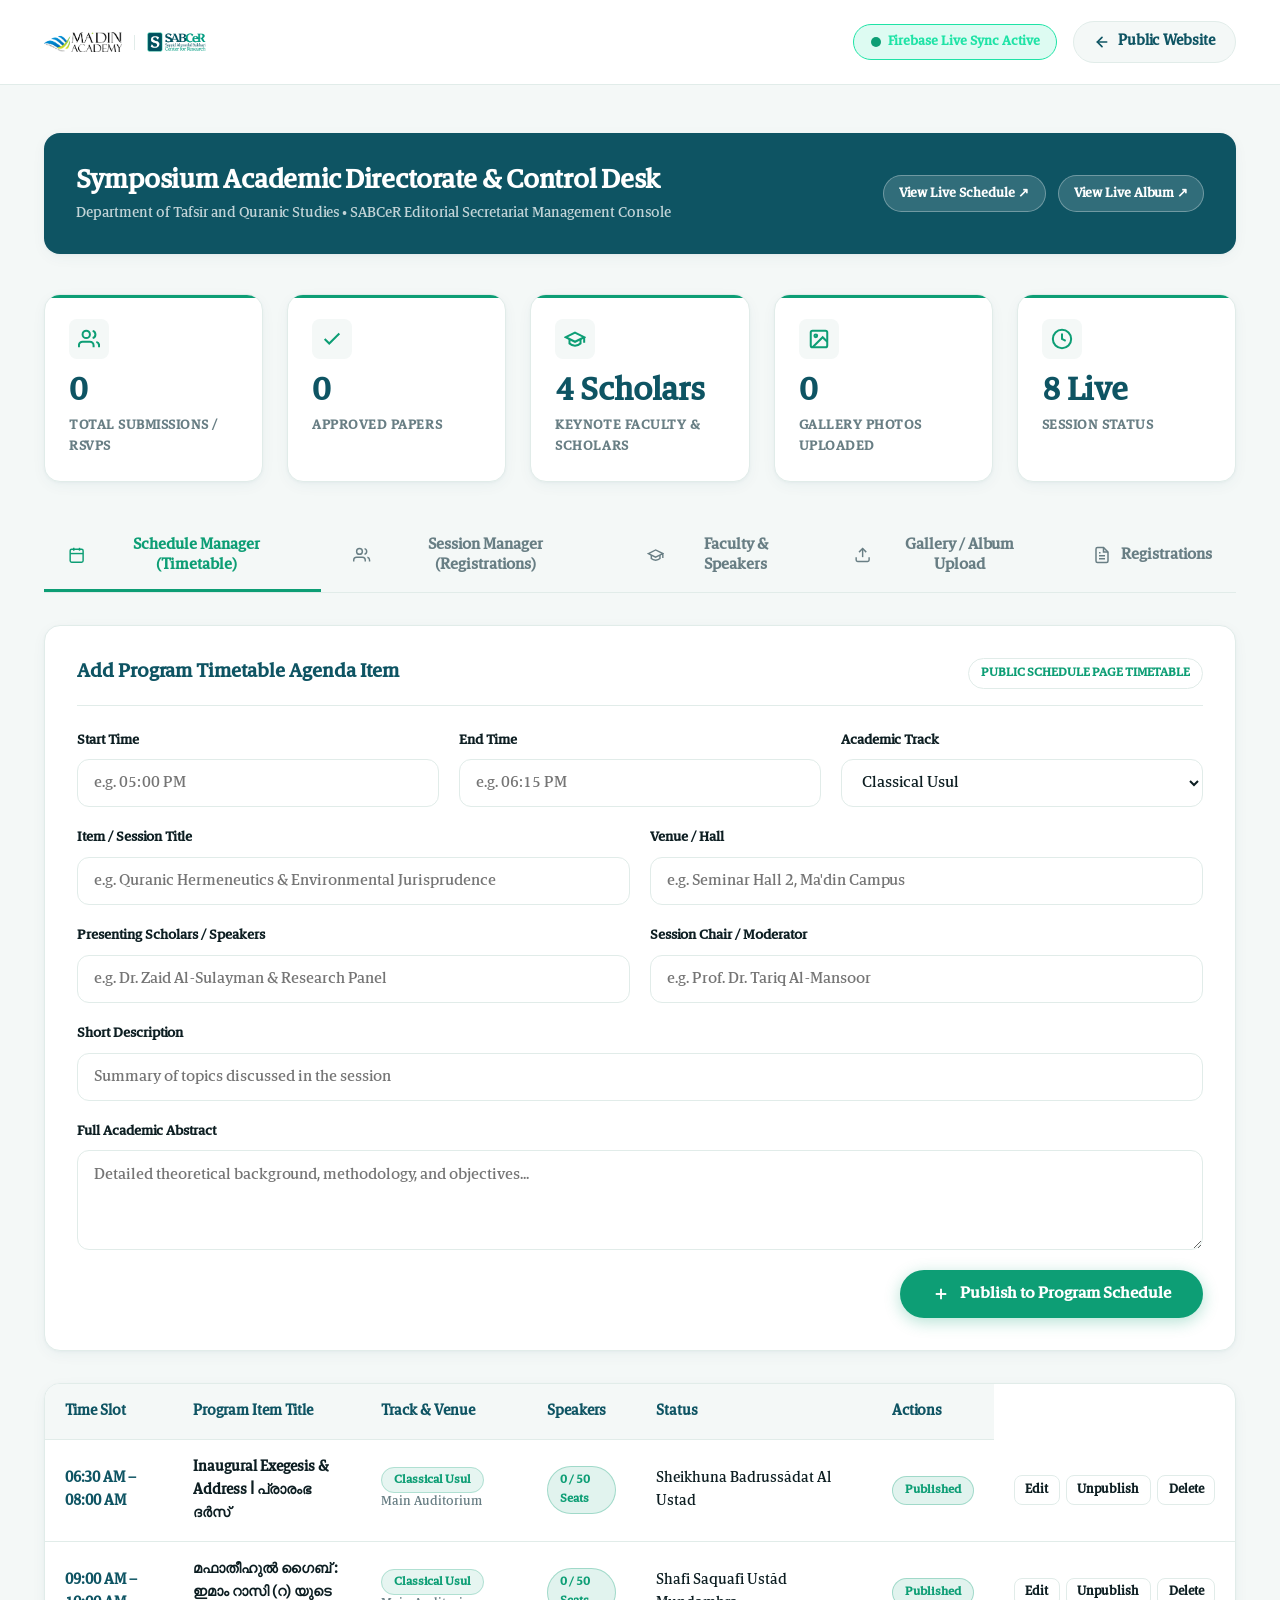
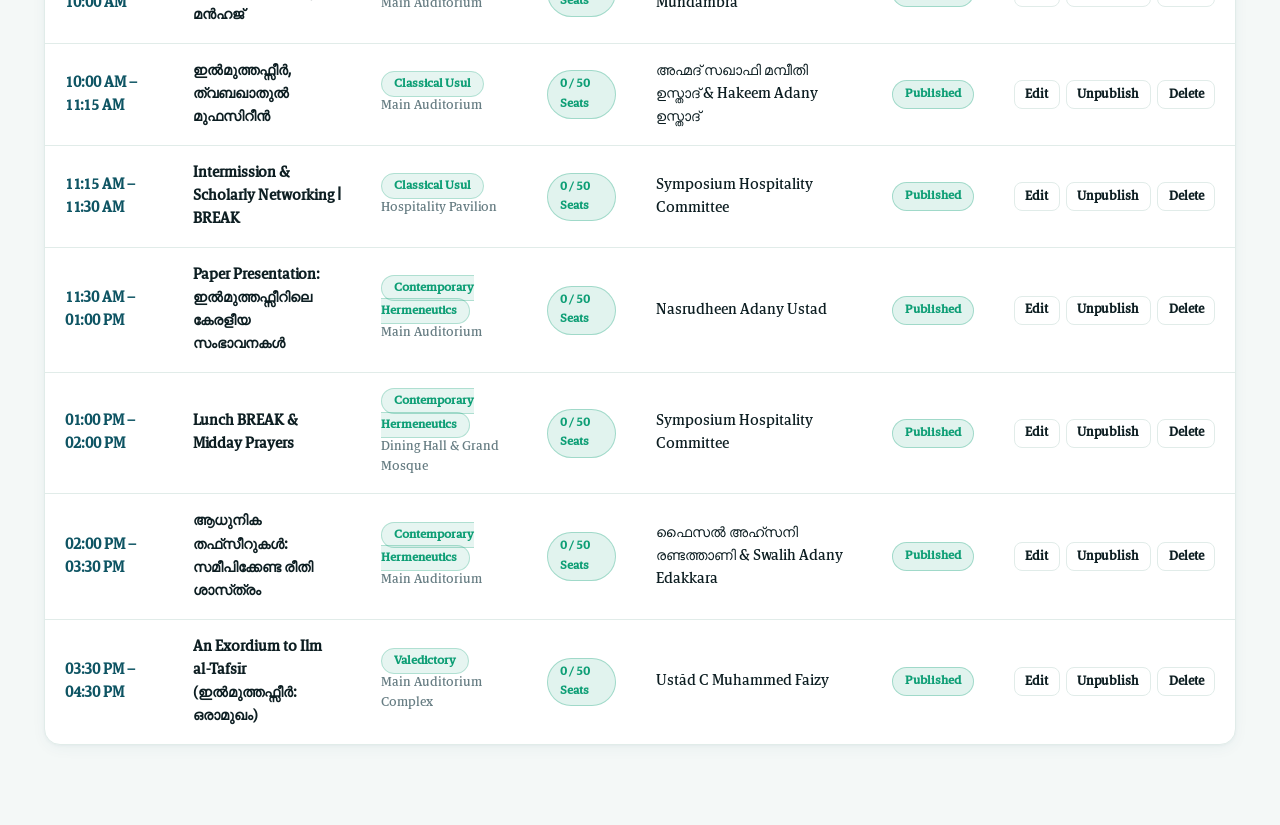
==== admin.html @ 882bbe23 "style(schedule): add Google Font Noto Serif Malayalam for schedule card typography" ====
<!DOCTYPE html>
<html lang="en">
<head>
  <meta charset="UTF-8">
  <meta name="viewport" content="width=device-width, initial-scale=1.0">
  <title>Admin Directorate &amp; Control Desk | Tafsir Symposium 2026</title>
  <meta name="description" content="Symposium Academic Directorate and Content Management Console for Tafsir Symposium 2026. Department of Tafsīr and Quranic Studies, Ma'din Academy & SABCeR.">
  
  <!-- Favicon / Visual branding -->
  <link rel="icon" type="image/png" href="element.png">
  
  <!-- Design System CSS -->
  <link rel="stylesheet" href="styles.css">
  
  <style>
    /* Admin Specific Polished Accents */
    .admin-nav-bar {
      position: sticky;
      top: 0;
      z-index: 1000;
      background: rgba(255, 255, 255, 0.95);
      backdrop-filter: blur(14px);
      border-bottom: 1px solid var(--subtle-divider);
    }
    .back-btn-pill {
      display: inline-flex;
      align-items: center;
      gap: 0.5rem;
      padding: 0.55rem 1.25rem;
      border-radius: var(--radius-full);
      background: var(--surface-muted);
      color: var(--surface-deep-petrol);
      font-size: 0.9rem;
      font-weight: 700;
      border: 1px solid var(--subtle-divider);
      transition: var(--transition-fast);
      text-decoration: none;
    }
    .back-btn-pill:hover {
      background: var(--surface-deep-petrol);
      color: #FFFFFF;
      border-color: var(--surface-deep-petrol);
      transform: translateX(-2px);
    }
  </style>
</head>
<body style="background-color: var(--surface-muted);">

  <!-- ==========================================
       ADMIN NAVIGATION BAR
       ========================================== -->
  <header class="admin-nav-bar">
    <div class="container nav-container">
      
      <!-- Brand & Logos -->
      <a href="index.html" class="nav-brand" title="Return to Public Symposium Website" aria-label="Return to Public Symposium Website">
        <div class="nav-logos">
          <div class="logo-frame" title="Ma'din Academy">
            <img src="MA'DIN ACADEMY LOGO.png" alt="Ma'din Academy Logo" class="logo-madin">
          </div>
          <div class="logo-divider"></div>
          <div class="logo-frame" title="SABCeR - Sayyid Ahmedul Bukhari Center for Research">
            <img src="SABCeR-06.png" alt="SABCeR Logo" class="logo-sabcer">
          </div>
        </div>
      </a>

      <!-- Right Action Items -->
      <div class="nav-actions">
        <div class="admin-badge-status" style="display: flex; gap: 0.4rem; align-items: center;">
          <svg width="12" height="12" viewBox="0 0 24 24" fill="#0D9E75">
            <circle cx="12" cy="12" r="10"/>
          </svg>
          Firebase Live Sync Active
        </div>

        <a href="index.html" class="back-btn-pill">
          <svg width="16" height="16" viewBox="0 0 24 24" fill="none" stroke="currentColor" stroke-width="2.5" stroke-linecap="round" stroke-linejoin="round">
            <line x1="19" y1="12" x2="5" y2="12"></line>
            <polyline points="12 19 5 12 12 5"></polyline>
          </svg>
          Public Website
        </a>
      </div>

    </div>
  </header>

  <!-- ==========================================
       ADMIN MAIN CONTENT AREA
       ========================================== -->
  <main class="section" style="padding-top: 3rem;">
    <div class="container">
      
      <!-- Admin Header Banner -->
      <div class="admin-header-bar">
        <div class="admin-title-wrap">
          <h1 style="font-size: 1.65rem; font-weight: 800; letter-spacing: -0.01em;">Symposium Academic Directorate &amp; Control Desk</h1>
          <p>Department of Tafsīr and Quranic Studies • SABCeR Editorial Secretariat Management Console</p>
        </div>
        <div style="display: flex; gap: 0.75rem; align-items: center;">
          <a href="index.html#schedule" class="btn-pill-subtle" style="background: rgba(255,255,255,0.15); color: #fff; border-color: rgba(255,255,255,0.3);">
            View Live Schedule ↗
          </a>
          <a href="index.html#album" class="btn-pill-subtle" style="background: rgba(255,255,255,0.15); color: #fff; border-color: rgba(255,255,255,0.3);">
            View Live Album ↗
          </a>
        </div>
      </div>

      <!-- Quick Metrics Bar -->
      <div class="metrics-grid">
        <div class="stat-card">
          <div class="stat-icon">
            <svg width="22" height="22" viewBox="0 0 24 24" fill="none" stroke="currentColor" stroke-width="2.2"><path d="M17 21v-2a4 4 0 0 0-4-4H5a4 4 0 0 0-4 4v2"></path><circle cx="9" cy="7" r="4"></circle><path d="M23 21v-2a4 4 0 0 0-3-3.87"></path><path d="M16 3.13a4 4 0 0 1 0 7.75"></path></svg>
          </div>
          <div class="stat-val" id="metric-total-submissions">0</div>
          <div class="stat-label">Total Submissions / RSVPs</div>
        </div>

        <div class="stat-card">
          <div class="stat-icon">
            <svg width="22" height="22" viewBox="0 0 24 24" fill="none" stroke="currentColor" stroke-width="2.2"><polyline points="20 6 9 17 4 12"></polyline></svg>
          </div>
          <div class="stat-val" id="metric-approved-papers">0</div>
          <div class="stat-label">Approved Papers</div>
        </div>

        <div class="stat-card">
          <div class="stat-icon">
            <svg width="22" height="22" viewBox="0 0 24 24" fill="none" stroke="currentColor" stroke-width="2.2"><path d="M22 10v6M2 10l10-5 10 5-10 5z"></path><path d="M6 12v5c3 3 9 3 12 0v-5"></path></svg>
          </div>
          <div class="stat-val" id="metric-speakers-count">4</div>
          <div class="stat-label">Keynote Faculty &amp; Scholars</div>
        </div>

        <div class="stat-card">
          <div class="stat-icon">
            <svg width="22" height="22" viewBox="0 0 24 24" fill="none" stroke="currentColor" stroke-width="2.2"><rect x="3" y="3" width="18" height="18" rx="2" ry="2"></rect><circle cx="8.5" cy="8.5" r="1.5"></circle><polyline points="21 15 16 10 5 21"></polyline></svg>
          </div>
          <div class="stat-val" id="metric-gallery-count">0</div>
          <div class="stat-label">Gallery Photos Uploaded</div>
        </div>

        <div class="stat-card">
          <div class="stat-icon">
            <svg width="22" height="22" viewBox="0 0 24 24" fill="none" stroke="currentColor" stroke-width="2.2"><circle cx="12" cy="12" r="10"></circle><polyline points="12 6 12 12 16 14"></polyline></svg>
          </div>
          <div class="stat-val" id="metric-session-status">6 Live</div>
          <div class="stat-label">Session Status</div>
        </div>
      </div>

      <!-- Content Management Tabs Navigation -->
      <div class="admin-tab-nav">
        <button class="admin-tab-btn active" data-admin-tab="schedule" onclick="switchAdminTab('schedule')">
          <svg viewBox="0 0 24 24" fill="none" stroke="currentColor" stroke-width="2"><rect x="3" y="4" width="18" height="18" rx="2" ry="2"></rect><line x1="16" y1="2" x2="16" y2="6"></line><line x1="8" y1="2" x2="8" y2="6"></line><line x1="3" y1="10" x2="21" y2="10"></line></svg>
          Schedule Manager (Timetable)
        </button>
        <button class="admin-tab-btn" data-admin-tab="sessions" onclick="switchAdminTab('sessions')">
          <svg viewBox="0 0 24 24" fill="none" stroke="currentColor" stroke-width="2"><path d="M17 21v-2a4 4 0 0 0-4-4H5a4 4 0 0 0-4 4v2"></path><circle cx="9" cy="7" r="4"></circle><path d="M23 21v-2a4 4 0 0 0-3-3.87"></path><path d="M16 3.13a4 4 0 0 1 0 7.75"></path></svg>
          Session Manager (Registrations)
        </button>
        <button class="admin-tab-btn" data-admin-tab="speakers" onclick="switchAdminTab('speakers')">
          <svg viewBox="0 0 24 24" fill="none" stroke="currentColor" stroke-width="2"><path d="M22 10v6M2 10l10-5 10 5-10 5z"></path><path d="M6 12v5c3 3 9 3 12 0v-5"></path></svg>
          Faculty &amp; Speakers
        </button>
        <button class="admin-tab-btn" data-admin-tab="gallery" onclick="switchAdminTab('gallery')">
          <svg viewBox="0 0 24 24" fill="none" stroke="currentColor" stroke-width="2"><path d="M21 15v4a2 2 0 0 1-2 2H5a2 2 0 0 1-2-2v-4"></path><polyline points="17 8 12 3 7 8"></polyline><line x1="12" y1="3" x2="12" y2="15"></line></svg>
          Gallery / Album Upload
        </button>
        <button class="admin-tab-btn" data-admin-tab="registrations" onclick="switchAdminTab('registrations')">
          <svg viewBox="0 0 24 24" fill="none" stroke="currentColor" stroke-width="2"><path d="M14 2H6a2 2 0 0 0-2 2v16a2 2 0 0 0 2 2h12a2 2 0 0 0 2-2V8z"></path><polyline points="14 2 14 8 20 8"></polyline><line x1="16" y1="13" x2="8" y2="13"></line><line x1="16" y1="17" x2="8" y2="17"></line><polyline points="10 9 9 9 8 9"></polyline></svg>
          Registrations
        </button>
      </div>

      <!-- ==========================================
           TAB A: SCHEDULE MANAGER
           ========================================== -->
      <div class="admin-tab-pane active" id="admin-tab-schedule">
        <!-- Add New Schedule Item Form -->
        <div class="admin-form-card">
          <div class="admin-form-header">
            <h4>Add Program Timetable Agenda Item</h4>
            <span class="theme-tag">Public Schedule Page Timetable</span>
          </div>
          <form onsubmit="handleAddSessionForm(event)">
            <div class="form-grid-3">
              <div class="form-group">
                <label class="form-label">Start Time</label>
                <input type="text" name="timeStart" class="form-control" placeholder="e.g. 05:00 PM" required>
              </div>
              <div class="form-group">
                <label class="form-label">End Time</label>
                <input type="text" name="timeEnd" class="form-control" placeholder="e.g. 06:15 PM" required>
              </div>
              <div class="form-group">
                <label class="form-label">Academic Track</label>
                <select name="track" class="form-control" required>
                  <option value="Classical Usul">Classical Usul</option>
                  <option value="Contemporary Hermeneutics">Contemporary Hermeneutics</option>
                  <option value="Valedictory">Valedictory</option>
                </select>
              </div>
            </div>

            <div class="form-grid-2">
              <div class="form-group">
                <label class="form-label">Item / Session Title</label>
                <input type="text" name="title" class="form-control" placeholder="e.g. Quranic Hermeneutics & Environmental Jurisprudence" required>
              </div>
              <div class="form-group">
                <label class="form-label">Venue / Hall</label>
                <input type="text" name="venue" class="form-control" placeholder="e.g. Seminar Hall 2, Ma'din Campus" required>
              </div>
            </div>

            <div class="form-grid-2">
              <div class="form-group">
                <label class="form-label">Presenting Scholars / Speakers</label>
                <input type="text" name="speaker" class="form-control" placeholder="e.g. Dr. Zaid Al-Sulayman & Research Panel" required>
              </div>
              <div class="form-group">
                <label class="form-label">Session Chair / Moderator</label>
                <input type="text" name="chair" class="form-control" placeholder="e.g. Prof. Dr. Tariq Al-Mansoor">
              </div>
            </div>

            <div class="form-group">
              <label class="form-label">Short Description</label>
              <input type="text" name="description" class="form-control" placeholder="Summary of topics discussed in the session" required>
            </div>

            <div class="form-group">
              <label class="form-label">Full Academic Abstract</label>
              <textarea name="abstract" class="form-control" placeholder="Detailed theoretical background, methodology, and objectives..."></textarea>
            </div>

            <div style="display: flex; justify-content: flex-end; margin-top: 1rem;">
              <button type="submit" class="btn-emerald">
                <svg width="18" height="18" viewBox="0 0 24 24" fill="none" stroke="currentColor" stroke-width="2.5"><line x1="12" y1="5" x2="12" y2="19"></line><line x1="5" y1="12" x2="19" y2="12"></line></svg>
                Publish to Program Schedule
              </button>
            </div>
          </form>
        </div>

        <!-- Existing Sessions Table -->
        <div class="table-responsive">
          <table class="data-table">
            <thead>
              <tr>
                <th>Time Slot</th>
                <th>Program Item Title</th>
                <th>Track &amp; Venue</th>
                <th>Speakers</th>
                <th>Status</th>
                <th>Actions</th>
              </tr>
            </thead>
            <tbody id="admin-schedule-tbody">
              <!-- Populated dynamically by admin.js -->
            </tbody>
          </table>
        </div>
      </div>

      <!-- ==========================================
           TAB B: SESSION MANAGER (REGISTRATIONS)
           ========================================== -->
      <div class="admin-tab-pane" id="admin-tab-sessions">
        <!-- Add New Registration Session Form -->
        <div class="admin-form-card">
          <div class="admin-form-header">
            <h4>Add New Registration Session</h4>
            <span class="theme-tag">Selectable in Registration Dropdown</span>
          </div>
          <form onsubmit="handleAddRegSessionForm(event)">
            <div class="form-grid-2">
              <div class="form-group">
                <label class="form-label">Session Title</label>
                <input type="text" name="title" class="form-control" placeholder="e.g. General Academic Session 2026" required>
              </div>
              <div class="form-group">
                <label class="form-label">Led By / Session Leader</label>
                <input type="text" name="ledBy" class="form-control" placeholder="e.g. Sheikhuna Badrussādat Al Ustad">
              </div>
            </div>

            <div class="form-grid-3">
              <div class="form-group">
                <label class="form-label">Time Slot / Duration</label>
                <input type="text" name="timeSlot" class="form-control" placeholder="e.g. 09:00 AM – 04:30 PM" required>
              </div>
              <div class="form-group">
                <label class="form-label">Venue / Location</label>
                <input type="text" name="venue" class="form-control" placeholder="e.g. Main Auditorium Complex" required>
              </div>
              <div class="form-group">
                <label class="form-label">Participant Limit (Max Seats)</label>
                <input type="number" name="participantLimit" class="form-control" placeholder="e.g. 100" min="1" value="100" required>
              </div>
            </div>

            <div class="form-group">
              <label class="form-label">Description / Scope</label>
              <input type="text" name="description" class="form-control" placeholder="Contextual details on this registration session...">
            </div>

            <div style="display: flex; justify-content: flex-end; margin-top: 1rem;">
              <button type="submit" class="btn-emerald">
                <svg width="18" height="18" viewBox="0 0 24 24" fill="none" stroke="currentColor" stroke-width="2.5"><line x1="12" y1="5" x2="12" y2="19"></line><line x1="5" y1="12" x2="19" y2="12"></line></svg>
                Create Registration Session
              </button>
            </div>
          </form>
        </div>

        <!-- Registration Sessions Table -->
        <div class="table-responsive">
          <table class="data-table">
            <thead>
              <tr>
                <th>Session Title</th>
                <th>Led By</th>
                <th>Time Slot</th>
                <th>Venue</th>
                <th>Seats &amp; Capacity</th>
                <th>Status</th>
                <th>Actions</th>
              </tr>
            </thead>
            <tbody id="admin-sessions-tbody">
              <!-- Populated dynamically by admin.js -->
            </tbody>
          </table>
        </div>
      </div>

      <!-- ==========================================
           TAB B: FACULTY & SPEAKERS MANAGER
           ========================================== -->
      <div class="admin-tab-pane" id="admin-tab-speakers">
        <!-- Add New Faculty / Speaker Card -->
        <div class="admin-form-card">
          <div class="admin-form-header">
            <h4>Add Distinguished Faculty / Keynote Scholar</h4>
            <span class="theme-tag">Instant Live Sync with Public Site</span>
          </div>
          <form onsubmit="handleAddSpeaker(event)" id="admin-add-speaker-form">
            <div class="form-grid-2">
              <div class="form-group">
                <label class="form-label">Full Scholar Name &amp; Academic Honorific</label>
                <input type="text" name="name" class="form-control" placeholder="e.g. Dr. Sayyid Ibrahim Khaleel Al-Bukhari" required>
              </div>
              <div class="form-group">
                <label class="form-label">Academic Role / Symposium Designation</label>
                <input type="text" name="role" class="form-control" placeholder="e.g. Chairman &amp; Keynote Plenary Patron" required>
              </div>
            </div>

            <div class="form-grid-2">
              <div class="form-group">
                <label class="form-label">University / Institution Affiliation</label>
                <input type="text" name="affiliation" class="form-control" placeholder="e.g. Ma'din Academy &amp; Chancellor, Jamia Ma'din" required>
              </div>
              <div class="form-group">
                <label class="form-label">Keynote Plenary Address / Lecture Topic</label>
                <input type="text" name="topic" class="form-control" placeholder="e.g. Preserving Sanad and Epistemic Integrity in Modern Islamic Academia" required>
              </div>
            </div>

            <!-- Scholar Photo Upload / URL -->
            <div class="form-group">
              <label class="form-label">Scholar Portrait Photo</label>
              <div class="form-grid-2" style="align-items: start;">
                <div>
                  <div class="dropzone" id="speaker-new-dropzone" style="padding: 1.5rem 1rem;">
                    <input type="file" id="speaker-new-file-input" accept="image/*" style="display: none;">
                    <div class="dropzone-icon" style="width: 32px; height: 32px;">
                      <svg viewBox="0 0 24 24" fill="none" stroke="currentColor" stroke-width="2">
                        <path d="M21 15v4a2 2 0 0 1-2 2H5a2 2 0 0 1-2-2v-4"></path>
                        <polyline points="17 8 12 3 7 8"></polyline>
                        <line x1="12" y1="3" x2="12" y2="15"></line>
                      </svg>
                    </div>
                    <h5 style="font-size: 0.92rem; margin: 0;">Click or drop portrait photo here</h5>
                    <p style="font-size: 0.75rem; margin: 0;">PNG, JPG, or WEBP up to 10MB</p>
                  </div>
                  <!-- Preview Box -->
                  <div id="speaker-new-preview-box" class="upload-preview-box" style="display: none; margin-top: 0.75rem;">
                    <img id="speaker-new-preview-img" src="" alt="Preview" class="preview-thumb" style="width: 54px; height: 54px; border-radius: var(--radius-sm); object-fit: cover;">
                    <div style="flex: 1;">
                      <strong style="color: var(--primary-emerald); font-size: 0.82rem;">Photo Selected</strong>
                      <p style="font-size: 0.74rem; color: var(--neutral-mid); margin: 0;">Ready to publish</p>
                    </div>
                    <button type="button" class="btn-table-action decline" onclick="clearNewSpeakerPhoto()" style="padding: 0.2rem 0.5rem; font-size: 0.72rem;">Remove</button>
                  </div>
                </div>
                <div>
                  <label class="form-label" style="font-size: 0.78rem; color: var(--neutral-mid);">Or Direct Image URL / Path</label>
                  <input type="text" name="imageUrl" id="speaker-new-url-input" class="form-control" placeholder="assets/images/... or https://...">
                  <small style="display: block; margin-top: 0.35rem; color: var(--neutral-mid); font-size: 0.75rem;">You can also paste a web URL or existing image path</small>
                </div>
              </div>
            </div>

            <div class="form-group">
              <label class="form-label">Academic Biography &amp; Research Focus</label>
              <textarea name="bio" class="form-control" placeholder="Detailed academic background, notable publications, and areas of scholarly specialization..." required></textarea>
            </div>

            <div style="display: flex; justify-content: flex-end; margin-top: 1rem;">
              <button type="submit" class="btn-emerald">
                <svg width="18" height="18" viewBox="0 0 24 24" fill="none" stroke="currentColor" stroke-width="2.5"><line x1="12" y1="5" x2="12" y2="19"></line><line x1="5" y1="12" x2="19" y2="12"></line></svg>
                Add &amp; Publish Scholar Profile
              </button>
            </div>
          </form>
        </div>

        <!-- Existing Faculty Scholars Table -->
        <div class="table-responsive">
          <table class="data-table">
            <thead>
              <tr>
                <th style="width: 70px;">Photo</th>
                <th>Scholar Name &amp; Role</th>
                <th>Institution / Affiliation</th>
                <th>Keynote Address / Topic</th>
                <th>Actions</th>
              </tr>
            </thead>
            <tbody id="admin-speakers-tbody">
              <!-- Populated dynamically by admin.js -->
            </tbody>
          </table>
        </div>
      </div>

      <!-- ==========================================
           TAB C: GALLERY / ALBUM UPLOAD
           ========================================== -->
      <div class="admin-tab-pane" id="admin-tab-gallery">
        <div class="admin-form-card">
          <div class="admin-form-header">
            <h4>Upload New Media Asset to Public Album</h4>
            <span class="theme-tag">Interactive Drag &amp; Drop Preview</span>
          </div>
          <form onsubmit="handleAddGalleryItem(event)">
            
            <!-- Drag and drop zone -->
            <div class="dropzone" id="gallery-dropzone">
              <input type="file" id="gallery-file-input" accept="image/*" style="display: none;">
              <div class="dropzone-icon">
                <svg width="48" height="48" viewBox="0 0 24 24" fill="none" stroke="currentColor" stroke-width="1.8">
                  <path d="M21 15v4a2 2 0 0 1-2 2H5a2 2 0 0 1-2-2v-4"></path>
                  <polyline points="17 8 12 3 7 8"></polyline>
                  <line x1="12" y1="3" x2="12" y2="15"></line>
                </svg>
              </div>
              <h5>Drag &amp; drop event photograph here, or click to browse</h5>
              <p>Supports High-Definition PNG, JPG, or WEBP up to 10MB</p>
            </div>

            <!-- Live Preview Box -->
            <div id="gallery-preview-box" class="upload-preview-box" style="display: none;">
              <img id="gallery-preview-img" src="" alt="Upload Preview" class="preview-thumb">
              <div>
                <strong style="color: var(--primary-emerald); font-size: 0.88rem;">Image Selected</strong>
                <p style="font-size: 0.78rem; color: var(--neutral-mid);">Ready for publishing with your details below</p>
              </div>
            </div>

            <div class="form-grid-2" style="margin-top: 1.5rem;">
              <div class="form-group">
                <label class="form-label">Image Title / Caption</label>
                <input type="text" name="title" class="form-control" placeholder="e.g. Bilateral Academic MoU Signing with International Delegates" required>
              </div>
              <div class="form-group">
                <label class="form-label">Album Category Tag</label>
                <select name="category" class="form-control" required>
                  <option value="Inauguration">Inauguration</option>
                  <option value="Paper Presentations">Paper Presentations</option>
                  <option value="Scholarly Panels">Scholarly Panels</option>
                  <option value="Posters & Exhibits">Posters &amp; Exhibits</option>
                </select>
              </div>
            </div>

            <div class="form-group">
              <label class="form-label">Direct Image URL (Alternative to file upload)</label>
              <input type="text" name="imageUrl" class="form-control" placeholder="assets/images/... or https://...">
            </div>

            <div class="form-group">
              <label class="form-label">Caption Description</label>
              <textarea name="description" class="form-control" placeholder="Contextual notes on scholars, paper titles, and proceedings..."></textarea>
            </div>

            <div style="display: flex; justify-content: flex-end; margin-top: 1rem;">
              <button type="submit" class="btn-emerald">
                <svg width="18" height="18" viewBox="0 0 24 24" fill="none" stroke="currentColor" stroke-width="2.5"><polyline points="20 6 9 17 4 12"></polyline></svg>
                Publish to Public Album
              </button>
            </div>
          </form>
        </div>
      </div>

      <!-- ==========================================
           TAB C: REGISTRATIONS
           ========================================== -->
      <div class="admin-tab-pane" id="admin-tab-registrations">
        <!-- Search & Export Bar -->
        <div class="table-filter-bar">
          <div style="flex-grow: 1; max-width: 420px;">
            <input type="text" id="admin-reg-search" class="form-control" placeholder="Search by name, university, track, or email...">
          </div>
          <div style="display: flex; gap: 0.75rem;">
            <button class="btn-pill-subtle" onclick="exportRegistrationsCSV()">
              <svg width="16" height="16" viewBox="0 0 24 24" fill="none" stroke="currentColor" stroke-width="2"><path d="M21 15v4a2 2 0 0 1-2 2H5a2 2 0 0 1-2-2v-4"></path><polyline points="7 10 12 15 17 10"></polyline><line x1="12" y1="15" x2="12" y2="3"></line></svg>
              Export CSV Roster
            </button>
            <button class="btn-emerald" onclick="openAddSubmissionModal()">
              + Add Registration
            </button>
          </div>
        </div>

        <!-- Registrations Table -->
        <div class="table-responsive">
          <table class="data-table">
            <thead>
              <tr>
                <th>Attendee &amp; Contact</th>
                <th>SHUHBA &amp; Number</th>
                <th>Selected Session</th>
                <th>Why Joined</th>
                <th>Status</th>
                <th>Registration Date</th>
                <th>Actions</th>
              </tr>
            </thead>
            <tbody id="admin-registrations-tbody">
              <!-- Populated dynamically by admin.js -->
            </tbody>
          </table>
        </div>
      </div>

    </div>
  </main>

  <!-- ==========================================
       MODAL 1: REGISTRATION DETAILS MODAL
       ========================================== -->
  <div class="modal-backdrop" id="registration-detail-modal">
    <div class="modal-dialog">
      <div class="modal-header">
        <h3>Applicant Research Dossier</h3>
        <button class="modal-close-btn" onclick="closeModal('registration-detail-modal')" aria-label="Close dialog">&times;</button>
      </div>
      <div class="modal-body" id="registration-detail-modal-body">
        <!-- Injected via JavaScript -->
      </div>
    </div>
  </div>

  <!-- ==========================================
       MODAL 2: ADD NEW SUBMISSION (ADMIN DIRECT)
       ========================================== -->
  <div class="modal-backdrop" id="admin-new-sub-modal">
    <div class="modal-dialog">
      <div class="modal-header">
        <h3>Add Delegate Registration Record</h3>
        <button class="modal-close-btn" onclick="closeModal('admin-new-sub-modal')" aria-label="Close dialog">&times;</button>
      </div>
      <div class="modal-body">
        <form onsubmit="handleAdminNewSubmission(event)">
          <div class="form-grid-2">
            <div class="form-group">
              <label class="form-label">Full Name &amp; Title</label>
              <input type="text" name="fullName" class="form-control" placeholder="e.g. Dr. Tariq Al-Hashimi" required>
            </div>
            <div class="form-group">
              <label class="form-label">WhatsApp / Contact Phone</label>
              <input type="tel" name="phone" class="form-control" placeholder="+91 98470 12345" required>
            </div>
          </div>

          <div class="form-grid-2">
            <div class="form-group">
              <label class="form-label">SHUHBA</label>
              <input type="text" name="shuhba" class="form-control" placeholder="e.g. Shuhba Name / Zone" required>
            </div>
            <div class="form-group">
              <label class="form-label">SHUHBA NUMBER</label>
              <input type="text" name="shuhbaNumber" class="form-control" placeholder="e.g. SH-102" required>
            </div>
          </div>

          <div class="form-grid-2">
            <div class="form-group">
              <label class="form-label">Select Session</label>
              <select name="sessionId" id="admin-reg-session-select" class="form-control" required>
                <!-- Populated dynamically -->
              </select>
            </div>
            <div class="form-group">
              <label class="form-label">Status</label>
              <select name="status" class="form-control">
                <option value="Confirmed">Confirmed</option>
                <option value="Pending">Pending</option>
                <option value="Declined">Declined</option>
              </select>
            </div>
          </div>

          <div class="form-group">
            <label class="form-label">Why Did You Join?</label>
            <textarea name="reasonToJoin" class="form-control" placeholder="Enter reason for attending..." style="min-height: 80px;" required></textarea>
          </div>

          <div class="modal-footer" style="padding: 1rem 0 0; background: transparent;">
            <button type="button" class="btn-pill-subtle" onclick="closeModal('admin-new-sub-modal')">Cancel</button>
            <button type="submit" class="btn-emerald">Save Record</button>
          </div>
        </form>
      </div>
    </div>
  </div>

  <!-- ==========================================
       MODAL 3: EDIT FACULTY / SPEAKER DOSSIER
       ========================================== -->
  <div class="modal-backdrop" id="speaker-edit-modal">
    <div class="modal-dialog">
      <div class="modal-header">
        <h3>Edit Faculty Scholar Dossier</h3>
        <button class="modal-close-btn" onclick="closeModal('speaker-edit-modal')" aria-label="Close dialog">&times;</button>
      </div>
      <div class="modal-body">
        <form onsubmit="handleUpdateSpeaker(event)" id="edit-speaker-form">
          <input type="hidden" name="id" id="edit-speaker-id">

          <!-- Photo preview & change row -->
          <div style="display: flex; gap: 1.25rem; align-items: center; margin-bottom: 1.5rem; padding: 1rem; background: var(--surface-muted); border-radius: var(--radius-md); border: 1px solid var(--subtle-divider);">
            <img id="edit-speaker-preview-img" src="" alt="Scholar Photo" style="width: 76px; height: 76px; border-radius: var(--radius-md); object-fit: cover; border: 2px solid var(--primary-emerald); background: #FFFFFF;">
            <div style="flex: 1;">
              <label class="form-label" style="margin-bottom: 0.25rem;">Update Portrait Photo</label>
              <div style="display: flex; gap: 0.5rem; align-items: center; flex-wrap: wrap;">
                <input type="file" id="edit-speaker-file-input" accept="image/*" style="display: none;">
                <button type="button" class="btn-pill-subtle" onclick="document.getElementById('edit-speaker-file-input').click()" style="padding: 0.35rem 0.85rem; font-size: 0.8rem;">
                  <svg width="14" height="14" viewBox="0 0 24 24" fill="none" stroke="currentColor" stroke-width="2"><path d="M21 15v4a2 2 0 0 1-2 2H5a2 2 0 0 1-2-2v-4"></path><polyline points="17 8 12 3 7 8"></polyline><line x1="12" y1="3" x2="12" y2="15"></line></svg>
                  Upload New Photo
                </button>
                <span style="font-size: 0.78rem; color: var(--neutral-mid);">or paste URL below</span>
              </div>
              <input type="text" name="image" id="edit-speaker-image-url" class="form-control" style="height: 38px; margin-top: 0.5rem; font-size: 0.85rem;" placeholder="assets/images/... or https://...">
            </div>
          </div>

          <div class="form-grid-2">
            <div class="form-group">
              <label class="form-label">Full Scholar Name &amp; Academic Honorific</label>
              <input type="text" name="name" id="edit-speaker-name" class="form-control" required>
            </div>
            <div class="form-group">
              <label class="form-label">Academic Role / Symposium Designation</label>
              <input type="text" name="role" id="edit-speaker-role" class="form-control" required>
            </div>
          </div>

          <div class="form-grid-2">
            <div class="form-group">
              <label class="form-label">University / Institution Affiliation</label>
              <input type="text" name="affiliation" id="edit-speaker-affiliation" class="form-control" required>
            </div>
            <div class="form-group">
              <label class="form-label">Keynote Address / Lecture Topic</label>
              <input type="text" name="topic" id="edit-speaker-topic" class="form-control" required>
            </div>
          </div>

          <div class="form-group">
            <label class="form-label">Academic Biography &amp; Research Focus</label>
            <textarea name="bio" id="edit-speaker-bio" class="form-control" style="min-height: 120px;" required></textarea>
          </div>

          <div class="modal-footer" style="padding: 1rem 0 0; background: transparent;">
            <button type="button" class="btn-pill-subtle" onclick="closeModal('speaker-edit-modal')">Cancel</button>
            <button type="submit" class="btn-emerald">
              <svg width="16" height="16" viewBox="0 0 24 24" fill="none" stroke="currentColor" stroke-width="2.5"><polyline points="20 6 9 17 4 12"></polyline></svg>
              Save Scholar Changes
            </button>
          </div>
        </form>
      </div>
    </div>
  </div>

  <!-- ==========================================
       MODAL 4: EDIT SCIENTIFIC SESSION
       ========================================== -->
  <div class="modal-backdrop" id="session-edit-modal">
    <div class="modal-dialog">
      <div class="modal-header">
        <h3>Edit Scientific Session</h3>
        <button class="modal-close-btn" onclick="closeModal('session-edit-modal')" aria-label="Close dialog">&times;</button>
      </div>
      <div class="modal-body">
        <form onsubmit="handleUpdateSession(event)" id="edit-session-form">
          <input type="hidden" name="id" id="edit-session-id">

          <div class="form-grid-3">
            <div class="form-group">
              <label class="form-label">Start Time</label>
              <input type="text" name="timeStart" id="edit-session-timeStart" class="form-control" required>
            </div>
            <div class="form-group">
              <label class="form-label">End Time</label>
              <input type="text" name="timeEnd" id="edit-session-timeEnd" class="form-control" required>
            </div>
            <div class="form-group">
              <label class="form-label">Academic Track</label>
              <select name="track" id="edit-session-track" class="form-control" required>
                <option value="Classical Usul">Classical Usul</option>
                <option value="Contemporary Hermeneutics">Contemporary Hermeneutics</option>
                <option value="Valedictory">Valedictory</option>
              </select>
            </div>
          </div>

          <div class="form-grid-3">
            <div class="form-group">
              <label class="form-label">Session Title</label>
              <input type="text" name="title" id="edit-session-title" class="form-control" required>
            </div>
            <div class="form-group">
              <label class="form-label">Venue / Hall</label>
              <input type="text" name="venue" id="edit-session-venue" class="form-control" required>
            </div>
            <div class="form-group">
              <label class="form-label">Participant Limit (Max Seats)</label>
              <input type="number" name="participantLimit" id="edit-session-participantLimit" class="form-control" min="1" required>
            </div>
          </div>

          <div class="form-grid-2">
            <div class="form-group">
              <label class="form-label">Presenting Scholars / Speakers</label>
              <input type="text" name="speaker" id="edit-session-speaker" class="form-control" required>
            </div>
            <div class="form-group">
              <label class="form-label">Session Chair / Moderator</label>
              <input type="text" name="chair" id="edit-session-chair" class="form-control">
            </div>
          </div>

          <div class="form-group">
            <label class="form-label">Short Description</label>
            <input type="text" name="description" id="edit-session-description" class="form-control" required>
          </div>

          <div class="form-group">
            <label class="form-label">Full Academic Abstract</label>
            <textarea name="abstract" id="edit-session-abstract" class="form-control"></textarea>
          </div>

          <div class="modal-footer" style="padding: 1rem 0 0; background: transparent;">
            <button type="button" class="btn-pill-subtle" onclick="closeModal('session-edit-modal')">Cancel</button>
            <button type="submit" class="btn-emerald">
              <svg width="16" height="16" viewBox="0 0 24 24" fill="none" stroke="currentColor" stroke-width="2.5"><polyline points="20 6 9 17 4 12"></polyline></svg>
              Save Session Changes
            </button>
          </div>
        </form>
      </div>
    </div>
  </div>

  <!-- ==========================================
       MODAL 5: EDIT REGISTRATION SESSION
       ========================================== -->
  <div class="modal-backdrop" id="reg-session-edit-modal">
    <div class="modal-dialog">
      <div class="modal-header">
        <h3>Edit Registration Session</h3>
        <button class="modal-close-btn" onclick="closeModal('reg-session-edit-modal')" aria-label="Close dialog">&times;</button>
      </div>
      <div class="modal-body">
        <form onsubmit="handleUpdateRegSession(event)" id="edit-reg-session-form">
          <input type="hidden" name="id" id="edit-reg-session-id">

          <div class="form-grid-2">
            <div class="form-group">
              <label class="form-label">Session Title</label>
              <input type="text" name="title" id="edit-reg-session-title" class="form-control" required>
            </div>
            <div class="form-group">
              <label class="form-label">Led By / Session Leader</label>
              <input type="text" name="ledBy" id="edit-reg-session-ledBy" class="form-control" placeholder="e.g. Sheikhuna Badrussādat Al Ustad">
            </div>
          </div>

          <div class="form-grid-3">
            <div class="form-group">
              <label class="form-label">Time Slot / Duration</label>
              <input type="text" name="timeSlot" id="edit-reg-session-timeSlot" class="form-control" required>
            </div>
            <div class="form-group">
              <label class="form-label">Venue / Location</label>
              <input type="text" name="venue" id="edit-reg-session-venue" class="form-control" required>
            </div>
            <div class="form-group">
              <label class="form-label">Participant Limit (Max Seats)</label>
              <input type="number" name="participantLimit" id="edit-reg-session-participantLimit" class="form-control" min="1" required>
            </div>
          </div>

          <div class="form-group">
            <label class="form-label">Description / Scope</label>
            <input type="text" name="description" id="edit-reg-session-description" class="form-control">
          </div>

          <div class="modal-footer" style="padding: 1rem 0 0; background: transparent;">
            <button type="button" class="btn-pill-subtle" onclick="closeModal('reg-session-edit-modal')">Cancel</button>
            <button type="submit" class="btn-emerald">
              Save Session Changes
            </button>
          </div>
        </form>
      </div>
    </div>
  </div>

  <!-- Toast Notification Container -->
  <div class="toast-container" id="toast-container"></div>

  <!-- Scripts -->
  <script src="https://www.gstatic.com/firebasejs/10.12.2/firebase-app-compat.js"></script>
  <script src="https://www.gstatic.com/firebasejs/10.12.2/firebase-database-compat.js"></script>
  <script src="https://www.gstatic.com/firebasejs/10.12.2/firebase-storage-compat.js"></script>
  <script src="https://www.gstatic.com/firebasejs/10.12.2/firebase-analytics-compat.js"></script>
  <script src="firebase-config.js?v=8"></script>
  <script src="data.js?v=8"></script>
  <script src="admin.js?v=8"></script>
</body>
</html>
---- styles.css ----
/* ==========================================================================
   TAFSIR SYMPOSIUM 2026 - DESIGN SYSTEM & STYLESHEET
   Theme: "Verdant Precision"
   Department of Tafsīr and Quranic Studies | Ma'din Academy & SABCeR
   ========================================================================== */

/* Nibras Serif Typography */
@font-face {
  font-family: 'Nibras Serif Medium';
  src: url('assets/fonts/NebrasSerif-Medium.ttf') format('truetype');
  font-weight: 500;
  font-style: normal;
  font-display: swap;
}

@font-face {
  font-family: 'Nibras Serif';
  src: url('assets/fonts/NebrasSerif-Medium.ttf') format('truetype');
  font-weight: 500;
  font-style: normal;
  font-display: swap;
}

@font-face {
  font-family: 'Nibras Serif';
  src: url('assets/fonts/NebrasSerif-Regular.ttf') format('truetype');
  font-weight: 400;
  font-style: normal;
  font-display: swap;
}

@font-face {
  font-family: 'Nibras Serif';
  src: url('assets/fonts/NebrasSerif-SemiBold.ttf') format('truetype');
  font-weight: 600;
  font-style: normal;
  font-display: swap;
}

@font-face {
  font-family: 'Nibras Serif';
  src: url('assets/fonts/NebrasSerif-Bold.ttf') format('truetype');
  font-weight: 700;
  font-style: normal;
  font-display: swap;
}

@import url('https://fonts.googleapis.com/css2?family=Noto+Serif+Malayalam:wght@400;500;600;700;800&family=Plus+Jakarta+Sans:ital,wght@0,400;0,500;0,600;0,700;0,800&display=swap');

:root {
  /* Design Tokens */
  --surface-base: #FFFFFF;
  --surface-muted: #F4F8F7;
  --surface-deep-petrol: #0E5463;
  --surface-petrol-dark: #0A3D48;
  --surface-petrol-light: #166B7D;
  
  --primary-emerald: #0D9E75;
  --primary-hover: #0B8260;
  --primary-active: #096D50;
  --primary-soft: rgba(13, 158, 117, 0.12);
  
  --tertiary-mint-glow: #1EE3A6;
  --mint-soft: rgba(30, 227, 166, 0.18);
  
  --neutral-dark: #0D1E22;
  --neutral-dark-muted: #3D5055;
  --neutral-mid: #687E84;
  --neutral-light: #94A8AE;
  
  --subtle-divider: #E1ECE9;
  --border-light: #EBF3F1;

  /* Typography: Nibras Serif Medium as Main Font */
  --font-family: "Nibras Serif Medium", "Nibras Serif", "Nebras Serif", "Plus Jakarta Sans", Georgia, "Times New Roman", serif;
  --font-malayalam: 'Noto Serif Malayalam', "Nibras Serif Medium", "Nibras Serif", "Plus Jakarta Sans", Georgia, serif;
  --font-sans: "Plus Jakarta Sans", -apple-system, BlinkMacSystemFont, "Segoe UI", Roboto, sans-serif;
  
  /* Border Radii */
  --radius-sm: 8px;
  --radius-md: 12px;
  --radius-lg: 16px;
  --radius-xl: 24px;
  --radius-full: 9999px;

  /* Elevation */
  --shadow-card: 0 4px 16px -2px rgba(14, 84, 99, 0.06), 0 1px 3px 0 rgba(14, 84, 99, 0.04);
  --shadow-card-hover: 0 12px 28px -4px rgba(14, 84, 99, 0.12), 0 4px 10px -2px rgba(13, 158, 117, 0.08);
  --shadow-elevated: 0 8px 24px -4px rgba(14, 84, 99, 0.12), 0 2px 6px -1px rgba(13, 158, 117, 0.08);
  --shadow-modal: 0 24px 48px -12px rgba(13, 30, 34, 0.28), 0 0 0 1px rgba(225, 236, 233, 0.8);
  --shadow-glow: 0 0 20px rgba(30, 227, 166, 0.35);

  /* Transitions */
  --transition-fast: 0.18s cubic-bezier(0.16, 1, 0.3, 1);
  --transition-base: 0.28s cubic-bezier(0.16, 1, 0.3, 1);
  --transition-smooth: 0.45s cubic-bezier(0.16, 1, 0.3, 1);
}

/* CSS Reset & Base */
*, *::before, *::after {
  box-sizing: border-box;
  margin: 0;
  padding: 0;
}

html {
  font-size: 16px;
  scroll-behavior: smooth;
  -webkit-font-smoothing: antialiased;
  -moz-osx-font-smoothing: grayscale;
}

body {
  font-family: var(--font-family);
  background-color: var(--surface-base);
  color: var(--neutral-dark);
  line-height: 1.6;
  min-height: 100vh;
  display: flex;
  flex-direction: column;
  overflow-x: hidden;
}

img {
  max-width: 100%;
  height: auto;
  display: block;
}

button, input, select, textarea {
  font-family: inherit;
  font-size: inherit;
  color: inherit;
}

button {
  cursor: pointer;
  border: none;
  background: none;
}

a {
  color: inherit;
  text-decoration: none;
}

/* ==========================================================================
   CONTAINER & LAYOUT UTILITIES
   ========================================================================== */
.container {
  width: 100%;
  max-width: 1240px;
  margin-left: auto;
  margin-right: auto;
  padding-left: 1.5rem;
  padding-right: 1.5rem;
}

.container-narrow {
  max-width: 960px;
}

.section {
  padding: 5rem 0;
  position: relative;
}

.section-muted {
  background-color: var(--surface-muted);
}

.section-petrol {
  background-color: var(--surface-deep-petrol);
  color: #FFFFFF;
}

/* Section Header Typography */
.section-header {
  text-align: center;
  max-width: 720px;
  margin: 0 auto 3.5rem;
}

.section-badge {
  display: inline-flex;
  align-items: center;
  gap: 0.5rem;
  padding: 0.35rem 1rem;
  border-radius: var(--radius-full);
  background: rgba(13, 158, 117, 0.1);
  color: var(--primary-emerald);
  font-size: 0.85rem;
  font-weight: 700;
  letter-spacing: 0.04em;
  text-transform: uppercase;
  margin-bottom: 1rem;
  border: 1px solid rgba(13, 158, 117, 0.2);
}

.section-header h2 {
  font-size: 2.25rem;
  font-weight: 800;
  letter-spacing: -0.025em;
  color: var(--neutral-dark);
  line-height: 1.25;
  margin-bottom: 0.85rem;
}

.section-header p {
  color: var(--neutral-mid);
  font-size: 1.1rem;
}

/* ==========================================================================
   TOP NAVIGATION BAR
   ========================================================================== */
.top-nav {
  position: sticky;
  top: 0;
  z-index: 1000;
  background: rgba(255, 255, 255, 0.94);
  backdrop-filter: blur(14px);
  -webkit-backdrop-filter: blur(14px);
  border-bottom: 1px solid var(--subtle-divider);
  transition: var(--transition-base);
}

.nav-container {
  display: flex;
  align-items: center;
  justify-content: space-between;
  height: 84px;
  gap: 1.5rem;
}

/* Nav Brand & Logos */
.nav-brand {
  display: flex;
  align-items: center;
  gap: 1.25rem;
  text-decoration: none;
}

.nav-logos {
  display: flex;
  align-items: center;
  gap: 0.75rem;
}

.logo-frame {
  display: flex;
  align-items: center;
  justify-content: center;
  height: 28px;
}

.logo-madin {
  height: 20px;
  width: auto;
  max-width: 110px;
  object-fit: contain;
  display: block;
}

.logo-divider {
  width: 1px;
  height: 15px;
  background-color: var(--subtle-divider);
}

.logo-sabcer {
  height: 20px;
  width: auto;
  max-width: 95px;
  object-fit: contain;
  display: block;
}

.nav-brand-title {
  display: flex;
  flex-direction: column;
}

.nav-brand-main {
  font-size: 0.95rem;
  font-weight: 800;
  color: var(--surface-deep-petrol);
  letter-spacing: -0.01em;
  line-height: 1.2;
}

.nav-brand-sub {
  font-size: 0.72rem;
  font-weight: 600;
  color: var(--neutral-mid);
  letter-spacing: 0.02em;
}

/* Nav Links Center */
.nav-menu {
  display: flex;
  align-items: center;
  list-style: none;
  gap: 0.25rem;
  background: var(--surface-muted);
  padding: 0.35rem 0.4rem;
  border-radius: var(--radius-full);
  border: 1px solid var(--subtle-divider);
}

.nav-link {
  display: inline-flex;
  align-items: center;
  gap: 0.35rem;
  padding: 0.45rem 0.85rem;
  font-size: 0.88rem;
  font-weight: 600;
  color: var(--neutral-dark);
  border-radius: var(--radius-full);
  transition: var(--transition-fast);
  white-space: nowrap;
}

.nav-link:hover {
  color: var(--primary-emerald);
  background: rgba(255, 255, 255, 0.7);
}

.nav-link.active {
  background: var(--primary-emerald);
  color: #FFFFFF;
  box-shadow: 0 2px 8px rgba(13, 158, 117, 0.28);
}

.nav-link svg {
  width: 16px;
  height: 16px;
  fill: currentColor;
}

/* Nav Right Action */
.nav-actions {
  display: flex;
  align-items: center;
  gap: 1rem;
}

.btn-cta {
  display: inline-flex;
  align-items: center;
  justify-content: center;
  gap: 0.5rem;
  background-color: var(--primary-emerald);
  color: #FFFFFF;
  font-size: 0.92rem;
  font-weight: 700;
  padding: 0.7rem 1.5rem;
  border-radius: var(--radius-full);
  transition: var(--transition-fast);
  box-shadow: 0 4px 14px rgba(13, 158, 117, 0.25);
  border: 1px solid transparent;
}

.btn-cta:hover {
  background-color: var(--primary-hover);
  transform: translateY(-1px);
  box-shadow: 0 6px 18px rgba(13, 158, 117, 0.35);
}

.btn-cta:active {
  background-color: var(--primary-active);
  transform: translateY(0);
}

/* Mobile Toggle */
.mobile-menu-btn {
  display: none;
  width: 44px;
  height: 44px;
  border-radius: var(--radius-sm);
  align-items: center;
  justify-content: center;
  background: var(--surface-muted);
  border: 1px solid var(--subtle-divider);
  color: var(--neutral-dark);
}

/* Mobile Nav Drawer Backdrop */
.mobile-drawer-backdrop {
  display: none;
  position: fixed;
  inset: 0;
  background: rgba(13, 30, 34, 0.45);
  backdrop-filter: blur(3px);
  -webkit-backdrop-filter: blur(3px);
  z-index: 998;
  opacity: 0;
  pointer-events: none;
  transition: opacity var(--transition-base);
}

.mobile-drawer-backdrop.open {
  opacity: 1;
  pointer-events: auto;
}

/* Mobile Nav Drawer (Half the Page Width) */
.mobile-drawer {
  display: none;
  position: fixed;
  top: 84px;
  right: 0;
  left: auto;
  width: 50%;
  max-width: 380px;
  min-width: 220px;
  background: rgba(255, 255, 255, 0.98);
  backdrop-filter: blur(16px);
  -webkit-backdrop-filter: blur(16px);
  border-left: 1px solid var(--subtle-divider);
  border-bottom: 1px solid var(--subtle-divider);
  border-bottom-left-radius: var(--radius-lg);
  padding: 1.25rem 1.25rem 1.5rem;
  z-index: 999;
  box-shadow: -10px 18px 40px rgba(13, 30, 34, 0.16);
  transform: translateY(-8px);
  opacity: 0;
  pointer-events: none;
  transition: var(--transition-base);
}

.mobile-drawer.open {
  transform: translateY(0);
  opacity: 1;
  pointer-events: auto;
}

.mobile-drawer-header {
  display: flex;
  align-items: center;
  justify-content: space-between;
  padding-bottom: 0.65rem;
  margin-bottom: 0.85rem;
  border-bottom: 1px solid var(--subtle-divider);
}

.mobile-drawer-title {
  font-size: 0.75rem;
  font-weight: 800;
  text-transform: uppercase;
  letter-spacing: 0.08em;
  color: var(--neutral-mid);
}

.mobile-drawer-close {
  display: flex;
  align-items: center;
  justify-content: center;
  width: 26px;
  height: 26px;
  border: none;
  background: transparent;
  color: var(--neutral-mid);
  font-size: 1.35rem;
  line-height: 1;
  cursor: pointer;
  border-radius: var(--radius-sm);
  transition: var(--transition-fast);
  padding: 0;
}

.mobile-drawer-close:hover {
  background: var(--surface-muted);
  color: var(--neutral-dark);
}

.mobile-menu-links {
  display: flex;
  flex-direction: column;
  gap: 0.5rem;
  margin-bottom: 1rem;
}

.mobile-link {
  display: flex;
  align-items: center;
  padding: 0.75rem 1rem;
  border-radius: var(--radius-md);
  font-size: 0.95rem;
  font-weight: 600;
  color: var(--neutral-dark);
  background: var(--surface-muted);
  transition: var(--transition-fast);
}

.mobile-link:hover {
  background: var(--primary-mint-subtle);
  color: var(--primary-emerald);
}

.mobile-link.active {
  background: var(--primary-emerald);
  color: #FFFFFF;
}

/* ==========================================================================
   PAGE 1: PUBLIC HERO SECTION
   ========================================================================== */
.hero-section {
  position: relative;
  overflow: hidden;
  padding: 5rem 0 5.5rem;
  background: radial-gradient(circle at 50% 20%, #F5FBF9 0%, #FFFFFF 70%);
  border-bottom: 1px solid var(--subtle-divider);
}

/* Floating Islamic Geometric Watermark */
.hero-watermark {
  position: absolute;
  top: -80px;
  right: -80px;
  width: 580px;
  height: 580px;
  opacity: 0.07;
  pointer-events: none;
  z-index: 1;
  animation: ambientFloatRotate 90s linear infinite;
}

.hero-watermark-secondary {
  position: absolute;
  bottom: -120px;
  left: -100px;
  width: 480px;
  height: 480px;
  opacity: 0.05;
  pointer-events: none;
  z-index: 1;
  animation: ambientFloatRotate 120s linear infinite reverse;
}

@keyframes ambientFloatRotate {
  0% {
    transform: rotate(0deg) translate(0, 0);
  }
  50% {
    transform: rotate(180deg) translate(15px, -15px);
  }
  100% {
    transform: rotate(360deg) translate(0, 0);
  }
}

.hero-content {
  position: relative;
  z-index: 2;
  text-align: center;
  max-width: 940px;
  margin: 0 auto;
}

/* Institutional Badge */
.hero-institution-pill {
  display: inline-flex;
  align-items: center;
  gap: 0.75rem;
  padding: 0.45rem 1.25rem;
  background: #FFFFFF;
  border: 1px solid var(--subtle-divider);
  box-shadow: 0 2px 8px rgba(14, 84, 99, 0.05);
  border-radius: var(--radius-full);
  margin-bottom: 2rem;
  font-size: 0.85rem;
  font-weight: 600;
  color: var(--surface-deep-petrol);
}

.hero-institution-pill .pill-dot {
  width: 8px;
  height: 8px;
  border-radius: 50%;
  background: var(--tertiary-mint-glow);
  box-shadow: 0 0 8px var(--tertiary-mint-glow);
  animation: pulseMint 2s infinite ease-in-out;
}

@keyframes pulseMint {
  0%, 100% { transform: scale(1); opacity: 1; }
  50% { transform: scale(1.3); opacity: 0.75; }
}

/* Main Graphic Title */
.hero-title-container {
  margin: 0 auto 1.5rem;
  max-width: 760px;
}

.hero-title-image {
  width: 100%;
  max-width: 680px;
  height: auto;
  margin: 0 auto;
  filter: drop-shadow(0 8px 24px rgba(14, 84, 99, 0.08));
}

.hero-subtitle {
  font-size: 1.35rem;
  font-weight: 600;
  color: var(--surface-deep-petrol);
  line-height: 1.45;
  max-width: 760px;
  margin: 0 auto 2.5rem;
  letter-spacing: -0.01em;
}

.hero-meta-strip {
  display: flex;
  align-items: center;
  justify-content: center;
  flex-wrap: wrap;
  gap: 1.5rem;
  margin-bottom: 3rem;
}

.meta-chip {
  display: inline-flex;
  align-items: center;
  gap: 0.5rem;
  font-size: 0.88rem;
  font-weight: 600;
  color: var(--neutral-dark-muted);
  background: rgba(255, 255, 255, 0.8);
  padding: 0.4rem 0.95rem;
  border-radius: var(--radius-full);
  border: 1px solid var(--subtle-divider);
}

.meta-chip svg {
  color: var(--primary-emerald);
}

/* Event Date Badge */
.hero-date-wrap {
  display: flex;
  justify-content: center;
  align-items: center;
  margin: 1.25rem auto 1.75rem;
}

.hero-date-img {
  width: auto;
  height: 54px;
  max-width: 135px;
  object-fit: contain;
  transition: transform var(--transition-normal);
}

.hero-date-img:hover {
  transform: translateY(-2px);
}

/* Hero CTA Buttons */
.hero-cta-group {
  display: flex;
  align-items: center;
  justify-content: center;
  gap: 1.25rem;
  flex-wrap: wrap;
}

.btn-petrol {
  display: inline-flex;
  align-items: center;
  justify-content: center;
  gap: 0.6rem;
  background-color: var(--surface-deep-petrol);
  color: #FFFFFF;
  font-size: 1rem;
  font-weight: 700;
  padding: 0.85rem 1.85rem;
  border-radius: var(--radius-full);
  transition: var(--transition-fast);
  box-shadow: 0 4px 16px rgba(14, 84, 99, 0.2);
}

.btn-petrol:hover {
  background-color: var(--surface-petrol-dark);
  transform: translateY(-2px);
  box-shadow: 0 8px 24px rgba(14, 84, 99, 0.3);
}

.btn-emerald {
  display: inline-flex;
  align-items: center;
  justify-content: center;
  gap: 0.6rem;
  background-color: var(--primary-emerald);
  color: #FFFFFF;
  font-size: 1rem;
  font-weight: 700;
  padding: 0.85rem 2rem;
  border-radius: var(--radius-full);
  transition: var(--transition-fast);
  box-shadow: 0 4px 16px rgba(13, 158, 117, 0.3);
}

.btn-emerald:hover {
  background-color: var(--primary-hover);
  transform: translateY(-2px);
  box-shadow: 0 8px 24px rgba(13, 158, 117, 0.4);
}

/* ==========================================================================
   ABOUT THE SYMPOSIUM SECTION (Split Architectural Layout)
   ========================================================================== */
.about-grid {
  display: grid;
  grid-template-columns: 1.1fr 1fr;
  gap: 3.5rem;
  align-items: center;
}

.about-text-col h3 {
  font-size: 1.85rem;
  font-weight: 800;
  color: var(--neutral-dark);
  line-height: 1.3;
  margin-bottom: 1.25rem;
  letter-spacing: -0.02em;
}

.about-lead {
  font-size: 1.12rem;
  font-weight: 500;
  color: var(--surface-deep-petrol);
  line-height: 1.6;
  margin-bottom: 1.25rem;
}

.about-p {
  color: var(--neutral-dark-muted);
  font-size: 0.98rem;
  line-height: 1.7;
  margin-bottom: 1.5rem;
}

.about-pillars {
  display: grid;
  grid-template-columns: 1fr 1fr;
  gap: 1.25rem;
  margin-top: 2rem;
}

.pillar-item {
  display: flex;
  align-items: flex-start;
  gap: 0.85rem;
}

.pillar-icon {
  width: 36px;
  height: 36px;
  border-radius: var(--radius-sm);
  background: rgba(13, 158, 117, 0.1);
  color: var(--primary-emerald);
  display: flex;
  align-items: center;
  justify-content: center;
  flex-shrink: 0;
  font-weight: 700;
}

.pillar-content h4 {
  font-size: 0.95rem;
  font-weight: 700;
  color: var(--neutral-dark);
  margin-bottom: 0.2rem;
}

.pillar-content p {
  font-size: 0.82rem;
  color: var(--neutral-mid);
  line-height: 1.4;
}

/* Architectural Card with element.png corner motif */
.about-card-architectural {
  background-color: var(--surface-muted);
  border: 1px solid var(--subtle-divider);
  border-radius: var(--radius-lg);
  padding: 2.5rem;
  position: relative;
  box-shadow: var(--shadow-card);
  overflow: hidden;
}

.card-corner-motif {
  position: absolute;
  top: -30px;
  right: -30px;
  width: 140px;
  height: 140px;
  opacity: 0.12;
  pointer-events: none;
  transform: rotate(45deg);
}

.about-card-title {
  display: flex;
  align-items: center;
  justify-content: space-between;
  margin-bottom: 1.75rem;
}

.about-card-title h4 {
  font-size: 1.25rem;
  font-weight: 800;
  color: var(--surface-deep-petrol);
  letter-spacing: -0.01em;
}

.theme-tag {
  font-size: 0.75rem;
  font-weight: 700;
  text-transform: uppercase;
  background: #FFFFFF;
  color: var(--primary-emerald);
  padding: 0.3rem 0.75rem;
  border-radius: var(--radius-full);
  border: 1px solid var(--subtle-divider);
}

.focus-areas-list {
  display: flex;
  flex-direction: column;
  gap: 1.25rem;
  position: relative;
  z-index: 2;
}

.focus-area-item {
  background: #FFFFFF;
  border: 1px solid var(--subtle-divider);
  border-radius: var(--radius-md);
  padding: 1.15rem 1.25rem;
  transition: var(--transition-fast);
  display: flex;
  align-items: flex-start;
  gap: 1rem;
}

.focus-area-item:hover {
  border-color: var(--primary-emerald);
  transform: translateX(4px);
  box-shadow: 0 4px 14px rgba(14, 84, 99, 0.06);
}

.focus-pip {
  width: 10px;
  height: 10px;
  border-radius: 50%;
  background: var(--primary-emerald);
  margin-top: 0.45rem;
  flex-shrink: 0;
}

.focus-text h5 {
  font-size: 0.98rem;
  font-weight: 700;
  color: var(--neutral-dark);
  margin-bottom: 0.25rem;
}

.focus-text p {
  font-size: 0.85rem;
  color: var(--neutral-mid);
  line-height: 1.45;
}

/* ==========================================================================
   ORGANIZING PARTNERS & KEYNOTE SPEAKERS
   ========================================================================== */
.speakers-grid {
  display: grid;
  grid-template-columns: repeat(4, 1fr);
  gap: 1.75rem;
  margin-bottom: 4rem;
}

.speaker-card {
  background: var(--surface-base);
  border: 1px solid var(--subtle-divider);
  border-radius: var(--radius-lg);
  overflow: hidden;
  box-shadow: var(--shadow-card);
  transition: var(--transition-base);
  display: flex;
  flex-direction: column;
}

.speaker-card:hover {
  transform: translateY(-6px);
  box-shadow: var(--shadow-card-hover);
  border-color: var(--primary-emerald);
}

.speaker-photo-wrap {
  position: relative;
  aspect-ratio: 1 / 1;
  overflow: hidden;
  background: var(--surface-muted);
}

.speaker-photo {
  width: 100%;
  height: 100%;
  object-fit: cover;
  transition: transform 0.4s ease;
}

.speaker-card:hover .speaker-photo {
  transform: scale(1.05);
}

.speaker-badge-overlay {
  position: absolute;
  bottom: 0.75rem;
  left: 0.75rem;
  background: rgba(14, 84, 99, 0.9);
  backdrop-filter: blur(8px);
  color: #FFFFFF;
  font-size: 0.72rem;
  font-weight: 700;
  padding: 0.25rem 0.65rem;
  border-radius: var(--radius-full);
  border: 1px solid rgba(30, 227, 166, 0.3);
}

.speaker-info {
  padding: 1.25rem;
  flex-grow: 1;
  display: flex;
  flex-direction: column;
}

.speaker-info h4 {
  font-size: 1.05rem;
  font-weight: 800;
  color: var(--neutral-dark);
  line-height: 1.3;
  margin-bottom: 0.35rem;
}

.speaker-role {
  font-size: 0.82rem;
  font-weight: 600;
  color: var(--primary-emerald);
  margin-bottom: 0.4rem;
}

.speaker-affiliation {
  font-size: 0.78rem;
  color: var(--neutral-mid);
  line-height: 1.4;
  margin-bottom: 1rem;
  flex-grow: 1;
}

.speaker-action-btn {
  font-size: 0.8rem;
  font-weight: 700;
  color: var(--surface-deep-petrol);
  padding: 0.45rem 0.75rem;
  border-radius: var(--radius-full);
  background: var(--surface-muted);
  border: 1px solid var(--subtle-divider);
  text-align: center;
  transition: var(--transition-fast);
}

.speaker-action-btn:hover {
  background: var(--primary-emerald);
  color: #FFFFFF;
  border-color: var(--primary-emerald);
}

/* Institutional Partnership Banner */
.partnership-banner {
  background: var(--surface-muted);
  border: 1px solid var(--subtle-divider);
  border-radius: var(--radius-lg);
  padding: 2.5rem;
  box-shadow: var(--shadow-card);
  display: grid;
  grid-template-columns: 1fr 1fr;
  gap: 2.5rem;
  position: relative;
  overflow: hidden;
}

.partner-box {
  display: flex;
  align-items: flex-start;
  gap: 1.5rem;
}

.partner-logo-box {
  width: 140px;
  height: 70px;
  background: #FFFFFF;
  border: 1px solid var(--subtle-divider);
  border-radius: var(--radius-sm);
  display: flex;
  align-items: center;
  justify-content: center;
  padding: 0.5rem;
  flex-shrink: 0;
}

.partner-logo-box img {
  max-width: 100%;
  max-height: 100%;
  object-fit: contain;
}

.partner-logo-box img.logo-sabcer-card {
  max-height: 85%;
  object-fit: contain;
}

.partner-text h4 {
  font-size: 1.1rem;
  font-weight: 800;
  color: var(--neutral-dark);
  margin-bottom: 0.35rem;
}

.partner-text p {
  font-size: 0.85rem;
  color: var(--neutral-dark-muted);
  line-height: 1.5;
}

/* ==========================================================================
   PAGE 2: SCHEDULE (Interactive Timeline)
   ========================================================================== */
.schedule-controls {
  display: flex;
  align-items: center;
  justify-content: space-between;
  flex-wrap: wrap;
  gap: 1rem;
  margin-bottom: 3rem;
  padding-bottom: 1.5rem;
  border-bottom: 1px solid var(--subtle-divider);
}

.track-chips-wrap {
  display: flex;
  align-items: center;
  flex-wrap: wrap;
  gap: 0.6rem;
}

.track-chip {
  padding: 0.55rem 1.25rem;
  font-size: 0.88rem;
  font-weight: 700;
  border-radius: var(--radius-full);
  background: var(--surface-muted);
  color: var(--neutral-dark);
  border: 1px solid var(--subtle-divider);
  transition: var(--transition-fast);
}

.track-chip:hover {
  background: #FFFFFF;
  border-color: var(--primary-emerald);
  color: var(--primary-emerald);
}

.track-chip.active {
  background: var(--primary-emerald);
  color: #FFFFFF;
  border-color: var(--primary-emerald);
  box-shadow: 0 4px 12px rgba(13, 158, 117, 0.25);
}

.schedule-download-actions {
  display: flex;
  align-items: center;
  gap: 0.75rem;
}

.btn-schedule-action {
  display: inline-flex;
  align-items: center;
  gap: 0.5rem;
  padding: 0.5rem 1.1rem;
  font-size: 0.85rem;
  font-weight: 600;
  border-radius: var(--radius-full);
  background: #FFFFFF;
  color: var(--surface-deep-petrol);
  border: 1px solid var(--subtle-divider);
  transition: var(--transition-fast);
}

.btn-schedule-action:hover {
  border-color: var(--surface-deep-petrol);
  background: var(--surface-muted);
}

/* Vertical Timeline */
.timeline-wrapper {
  position: relative;
  max-width: 920px;
  margin: 0 auto;
  padding: 1rem 0 2rem 2.5rem;
}

/* Vertical emerald connecting line */
.timeline-line {
  position: absolute;
  top: 1.5rem;
  bottom: 2rem;
  left: 11px;
  width: 3px;
  background: linear-gradient(to bottom, var(--primary-emerald) 0%, rgba(13, 158, 117, 0.4) 85%, transparent 100%);
  border-radius: 2px;
}

.timeline-item {
  position: relative;
  margin-bottom: 2.25rem;
  transition: var(--transition-base);
}

/* Glowing Mint Pip Node */
.timeline-node {
  position: absolute;
  left: -2.5rem;
  top: 1.25rem;
  width: 25px;
  height: 25px;
  border-radius: 50%;
  background: #FFFFFF;
  border: 3px solid var(--primary-emerald);
  box-shadow: 0 0 0 4px var(--mint-soft), 0 0 12px var(--tertiary-mint-glow);
  display: flex;
  align-items: center;
  justify-content: center;
  z-index: 2;
  transition: var(--transition-fast);
}

.timeline-node-inner {
  width: 9px;
  height: 9px;
  border-radius: 50%;
  background: var(--tertiary-mint-glow);
}

.timeline-item:hover .timeline-node {
  transform: scale(1.2);
  border-color: var(--tertiary-mint-glow);
  box-shadow: 0 0 0 6px var(--mint-soft), 0 0 18px var(--tertiary-mint-glow);
}

/* Timeline Card */
.timeline-card {
  background: var(--surface-base);
  border: 1px solid var(--subtle-divider);
  border-radius: var(--radius-lg);
  padding: 1.75rem 2rem;
  box-shadow: var(--shadow-card);
  transition: var(--transition-base);
}

.timeline-card:hover {
  transform: translateY(-4px);
  box-shadow: var(--shadow-card-hover);
  border-color: var(--primary-emerald);
}

.timeline-card-header {
  display: flex;
  align-items: flex-start;
  justify-content: space-between;
  gap: 1rem;
  margin-bottom: 0.85rem;
  flex-wrap: wrap;
}

.timeline-time-badge {
  display: inline-flex;
  align-items: center;
  gap: 0.5rem;
  font-size: 0.95rem;
  font-weight: 800;
  color: var(--surface-deep-petrol);
  background: var(--surface-muted);
  padding: 0.35rem 0.85rem;
  border-radius: var(--radius-sm);
  border: 1px solid var(--subtle-divider);
}

.timeline-tags {
  display: flex;
  align-items: center;
  gap: 0.5rem;
  flex-wrap: wrap;
}

.track-tag-badge {
  font-size: 0.75rem;
  font-weight: 700;
  padding: 0.25rem 0.75rem;
  border-radius: var(--radius-full);
  background: rgba(13, 158, 117, 0.1);
  color: var(--primary-emerald);
  border: 1px solid rgba(13, 158, 117, 0.25);
}

.venue-tag-badge {
  font-size: 0.75rem;
  font-weight: 600;
  padding: 0.25rem 0.75rem;
  border-radius: var(--radius-full);
  background: #FFFFFF;
  color: var(--neutral-dark-muted);
  border: 1px solid var(--subtle-divider);
  display: inline-flex;
  align-items: center;
  gap: 0.35rem;
}

.timeline-wrapper {
  position: relative;
  font-family: var(--font-malayalam);
}

.timeline-card h4 {
  font-family: var(--font-malayalam);
  font-size: 1.25rem;
  font-weight: 800;
  color: var(--neutral-dark);
  line-height: 1.35;
  margin-bottom: 0.65rem;
}

.timeline-card-description {
  font-family: var(--font-malayalam);
  font-size: 0.92rem;
  color: var(--neutral-dark-muted);
  line-height: 1.55;
  margin-bottom: 1.25rem;
}

#admin-schedule-tbody {
  font-family: var(--font-malayalam);
}

.timeline-card-footer {
  display: flex;
  align-items: center;
  justify-content: space-between;
  flex-wrap: wrap;
  gap: 1rem;
  padding-top: 1rem;
  border-top: 1px solid var(--subtle-divider);
}

.timeline-speakers-meta {
  display: flex;
  flex-direction: column;
  gap: 0.2rem;
}

.speaker-line {
  font-size: 0.85rem;
  font-weight: 600;
  color: var(--surface-deep-petrol);
}

.chair-line {
  font-size: 0.78rem;
  color: var(--neutral-mid);
}

.timeline-actions-group {
  display: flex;
  align-items: center;
  gap: 0.5rem;
}

.btn-pill-subtle {
  display: inline-flex;
  align-items: center;
  gap: 0.4rem;
  padding: 0.45rem 0.95rem;
  font-size: 0.82rem;
  font-weight: 700;
  border-radius: var(--radius-full);
  background: var(--surface-muted);
  color: var(--surface-deep-petrol);
  border: 1px solid var(--subtle-divider);
  transition: var(--transition-fast);
}

.btn-pill-subtle:hover {
  background: var(--primary-emerald);
  color: #FFFFFF;
  border-color: var(--primary-emerald);
}

/* ==========================================================================
   PAGE 3: ALBUM (Interactive Media Gallery)
   ========================================================================== */
.album-header-bar {
  display: flex;
  align-items: center;
  justify-content: space-between;
  flex-wrap: wrap;
  gap: 1.25rem;
  margin-bottom: 2.5rem;
}

.album-filter-pills {
  display: flex;
  align-items: center;
  flex-wrap: wrap;
  gap: 0.5rem;
}

.album-pill {
  padding: 0.5rem 1.15rem;
  font-size: 0.88rem;
  font-weight: 700;
  border-radius: var(--radius-full);
  background: var(--surface-muted);
  color: var(--neutral-dark);
  border: 1px solid var(--subtle-divider);
  transition: var(--transition-fast);
}

.album-pill:hover {
  background: #FFFFFF;
  border-color: var(--primary-emerald);
  color: var(--primary-emerald);
}

.album-pill.active {
  background: var(--primary-emerald);
  color: #FFFFFF;
  border-color: var(--primary-emerald);
  box-shadow: 0 4px 12px rgba(13, 158, 117, 0.25);
}

.album-stats-badge {
  font-size: 0.85rem;
  font-weight: 600;
  color: var(--neutral-mid);
}

/* Album Grid */
.album-grid {
  display: grid;
  grid-template-columns: repeat(2, 1fr);
  gap: 2rem;
}

.album-card {
  background: var(--surface-base);
  border: 1px solid var(--subtle-divider);
  border-radius: var(--radius-lg);
  overflow: hidden;
  box-shadow: var(--shadow-card);
  transition: var(--transition-base);
  cursor: pointer;
  display: flex;
  flex-direction: column;
}

.album-card:hover {
  transform: translateY(-6px) scale(1.01);
  box-shadow: var(--shadow-card-hover);
  border-color: var(--primary-emerald);
  outline: 1px solid var(--primary-emerald);
}

.album-img-wrap {
  position: relative;
  aspect-ratio: 16 / 9;
  overflow: hidden;
  background: var(--surface-muted);
}

.album-img {
  width: 100%;
  height: 100%;
  object-fit: cover;
  transition: transform 0.45s ease;
}

.album-card:hover .album-img {
  transform: scale(1.06);
}

.album-overlay-badge {
  position: absolute;
  top: 1rem;
  left: 1rem;
  background: rgba(14, 84, 99, 0.85);
  backdrop-filter: blur(8px);
  color: #FFFFFF;
  font-size: 0.72rem;
  font-weight: 700;
  padding: 0.3rem 0.8rem;
  border-radius: var(--radius-full);
  border: 1px solid rgba(30, 227, 166, 0.3);
}

.album-zoom-icon {
  position: absolute;
  bottom: 1rem;
  right: 1rem;
  width: 36px;
  height: 36px;
  border-radius: 50%;
  background: rgba(255, 255, 255, 0.9);
  color: var(--surface-deep-petrol);
  display: flex;
  align-items: center;
  justify-content: center;
  opacity: 0;
  transform: scale(0.8);
  transition: var(--transition-fast);
}

.album-card:hover .album-zoom-icon {
  opacity: 1;
  transform: scale(1);
}

.album-caption-wrap {
  padding: 1.5rem;
  display: flex;
  flex-direction: column;
  gap: 0.5rem;
}

.album-caption-title {
  font-size: 1.12rem;
  font-weight: 800;
  color: var(--neutral-dark);
  line-height: 1.35;
}

.album-caption-desc {
  font-size: 0.88rem;
  color: var(--neutral-dark-muted);
  line-height: 1.5;
}

.album-meta-row {
  display: flex;
  align-items: center;
  justify-content: space-between;
  margin-top: 0.5rem;
  padding-top: 0.75rem;
  border-top: 1px solid var(--subtle-divider);
  font-size: 0.78rem;
  color: var(--neutral-mid);
}

/* ==========================================================================
   PAGE 4: ADMIN DASHBOARD (Protected Management Area)
   ========================================================================== */
.admin-header-bar {
  display: flex;
  align-items: center;
  justify-content: space-between;
  flex-wrap: wrap;
  gap: 1.5rem;
  margin-bottom: 2.5rem;
  padding: 1.75rem 2rem;
  background: var(--surface-deep-petrol);
  color: #FFFFFF;
  border-radius: var(--radius-lg);
  box-shadow: var(--shadow-card);
}

.admin-title-wrap h3 {
  font-size: 1.5rem;
  font-weight: 800;
  letter-spacing: -0.01em;
}

.admin-title-wrap p {
  font-size: 0.88rem;
  color: rgba(255, 255, 255, 0.75);
}

.admin-badge-status {
  display: inline-flex;
  align-items: center;
  gap: 0.5rem;
  background: rgba(30, 227, 166, 0.15);
  border: 1px solid var(--tertiary-mint-glow);
  color: var(--tertiary-mint-glow);
  padding: 0.4rem 1rem;
  border-radius: var(--radius-full);
  font-size: 0.82rem;
  font-weight: 700;
}

/* Quick Metrics Bar */
.metrics-grid {
  display: grid;
  grid-template-columns: repeat(auto-fit, minmax(200px, 1fr));
  gap: 1.5rem;
  margin-bottom: 2.5rem;
}

.stat-card {
  background: var(--surface-base);
  border: 1px solid var(--subtle-divider);
  border-radius: var(--radius-lg);
  padding: 1.5rem;
  box-shadow: var(--shadow-card);
  transition: var(--transition-fast);
  position: relative;
  overflow: hidden;
}

.stat-card::after {
  content: "";
  position: absolute;
  top: 0;
  left: 0;
  right: 0;
  height: 3px;
  background: var(--primary-emerald);
}

.stat-card:hover {
  transform: translateY(-3px);
  box-shadow: var(--shadow-card-hover);
}

.stat-icon {
  width: 40px;
  height: 40px;
  border-radius: var(--radius-sm);
  background: var(--surface-muted);
  color: var(--primary-emerald);
  display: flex;
  align-items: center;
  justify-content: center;
  margin-bottom: 1rem;
}

.stat-val {
  font-size: 2rem;
  font-weight: 800;
  color: var(--surface-deep-petrol);
  line-height: 1.1;
  margin-bottom: 0.3rem;
}

.stat-label {
  font-size: 0.82rem;
  font-weight: 600;
  color: var(--neutral-mid);
  text-transform: uppercase;
  letter-spacing: 0.04em;
}

/* Admin Tabs */
.admin-tab-nav {
  display: flex;
  align-items: center;
  gap: 0.5rem;
  border-bottom: 1px solid var(--subtle-divider);
  margin-bottom: 2rem;
}

.admin-tab-btn {
  display: inline-flex;
  align-items: center;
  gap: 0.6rem;
  padding: 0.85rem 1.5rem;
  font-size: 0.95rem;
  font-weight: 700;
  color: var(--neutral-mid);
  border-bottom: 3px solid transparent;
  transition: var(--transition-fast);
}

.admin-tab-btn:hover {
  color: var(--neutral-dark);
}

.admin-tab-btn.active {
  color: var(--primary-emerald);
  border-bottom-color: var(--primary-emerald);
}

.admin-tab-btn svg {
  width: 18px;
  height: 18px;
}

/* Content Area */
.admin-tab-pane {
  display: none;
}

.admin-tab-pane.active {
  display: block;
}

/* Admin Form Container */
.admin-form-card {
  background: var(--surface-base);
  border: 1px solid var(--subtle-divider);
  border-radius: var(--radius-lg);
  padding: 2rem;
  box-shadow: var(--shadow-card);
  margin-bottom: 2rem;
}

.admin-form-header {
  margin-bottom: 1.5rem;
  padding-bottom: 1rem;
  border-bottom: 1px solid var(--subtle-divider);
  display: flex;
  align-items: center;
  justify-content: space-between;
}

.admin-form-header h4 {
  font-size: 1.2rem;
  font-weight: 800;
  color: var(--surface-deep-petrol);
}

.form-grid-2 {
  display: grid;
  grid-template-columns: 1fr 1fr;
  gap: 1.25rem;
}

.form-grid-3 {
  display: grid;
  grid-template-columns: repeat(3, 1fr);
  gap: 1.25rem;
}

.form-group {
  display: flex;
  flex-direction: column;
  gap: 0.5rem;
  margin-bottom: 1.25rem;
}

.form-label {
  font-size: 0.85rem;
  font-weight: 700;
  color: var(--neutral-dark);
}

.form-control {
  height: 48px;
  border-radius: var(--radius-md);
  background-color: #FFFFFF;
  border: 1px solid var(--subtle-divider);
  padding: 0 1rem;
  font-size: 0.95rem;
  color: var(--neutral-dark);
  transition: var(--transition-fast);
  outline: none;
  width: 100%;
}

textarea.form-control {
  height: auto;
  min-height: 100px;
  padding: 0.85rem 1rem;
  resize: vertical;
}

.form-control:focus {
  border-color: var(--primary-emerald);
  box-shadow: 0 0 0 3px rgba(13, 158, 117, 0.18);
}

/* Drag & Drop Upload Zone */
.dropzone {
  border: 2px dashed var(--primary-emerald);
  border-radius: var(--radius-lg);
  background: var(--surface-muted);
  padding: 2.5rem 1.5rem;
  text-align: center;
  cursor: pointer;
  transition: var(--transition-fast);
  display: flex;
  flex-direction: column;
  align-items: center;
  gap: 0.75rem;
}

.dropzone:hover, .dropzone.dragover {
  background: rgba(13, 158, 117, 0.08);
  border-color: var(--tertiary-mint-glow);
}

.dropzone-icon {
  width: 48px;
  height: 48px;
  color: var(--primary-emerald);
}

.dropzone h5 {
  font-size: 1.05rem;
  font-weight: 700;
  color: var(--neutral-dark);
}

.dropzone p {
  font-size: 0.85rem;
  color: var(--neutral-mid);
}

/* Upload Preview */
.upload-preview-box {
  margin-top: 1.25rem;
  display: flex;
  align-items: center;
  gap: 1rem;
  padding: 1rem;
  border-radius: var(--radius-md);
  background: var(--surface-muted);
  border: 1px solid var(--subtle-divider);
}

.preview-thumb {
  width: 80px;
  height: 54px;
  border-radius: var(--radius-sm);
  object-fit: cover;
  border: 1px solid var(--subtle-divider);
}

/* Data Table Styling */
.table-responsive {
  width: 100%;
  overflow-x: auto;
  border: 1px solid var(--subtle-divider);
  border-radius: var(--radius-lg);
  background: var(--surface-base);
  box-shadow: var(--shadow-card);
}

.data-table {
  width: 100%;
  border-collapse: collapse;
  text-align: left;
  font-size: 0.9rem;
}

.data-table th {
  background: var(--surface-muted);
  color: var(--surface-deep-petrol);
  font-weight: 700;
  padding: 1rem 1.25rem;
  border-bottom: 1px solid var(--subtle-divider);
  white-space: nowrap;
}

.data-table td {
  padding: 1rem 1.25rem;
  border-bottom: 1px solid var(--subtle-divider);
  vertical-align: middle;
}

.data-table tr:last-child td {
  border-bottom: none;
}

.data-table tr:hover td {
  background: rgba(244, 248, 247, 0.5);
}

/* Status Chips */
.status-chip {
  display: inline-flex;
  align-items: center;
  gap: 0.35rem;
  padding: 0.25rem 0.75rem;
  border-radius: var(--radius-full);
  font-size: 0.75rem;
  font-weight: 700;
}

.status-chip.accepted {
  background: rgba(13, 158, 117, 0.12);
  color: var(--primary-emerald);
  border: 1px solid rgba(13, 158, 117, 0.3);
}

.status-chip.under-review {
  background: rgba(235, 163, 39, 0.12);
  color: #B26A00;
  border: 1px solid rgba(235, 163, 39, 0.3);
}

.status-chip.declined {
  background: rgba(220, 53, 69, 0.1);
  color: #DC3545;
  border: 1px solid rgba(220, 53, 69, 0.25);
}

.action-btn-group {
  display: flex;
  align-items: center;
  gap: 0.4rem;
}

.btn-table-action {
  padding: 0.35rem 0.65rem;
  border-radius: var(--radius-sm);
  font-size: 0.78rem;
  font-weight: 700;
  transition: var(--transition-fast);
  border: 1px solid var(--subtle-divider);
  background: #FFFFFF;
}

.btn-table-action.accept:hover {
  background: var(--primary-emerald);
  color: #FFFFFF;
  border-color: var(--primary-emerald);
}

.btn-table-action.decline:hover {
  background: #DC3545;
  color: #FFFFFF;
  border-color: #DC3545;
}

.btn-table-action.edit:hover {
  background: var(--surface-deep-petrol);
  color: #FFFFFF;
  border-color: var(--surface-deep-petrol);
}

.speaker-admin-avatar {
  width: 52px;
  height: 52px;
  border-radius: var(--radius-md);
  object-fit: cover;
  border: 2px solid var(--primary-emerald);
  background: var(--surface-muted);
  display: block;
}

/* Table Search & Export Bar */
.table-filter-bar {
  display: flex;
  align-items: center;
  justify-content: space-between;
  flex-wrap: wrap;
  gap: 1rem;
  margin-bottom: 1.25rem;
}

/* ==========================================================================
   MODAL DIALOGS & LIGHTBOX
   ========================================================================== */
.modal-backdrop {
  position: fixed;
  inset: 0;
  z-index: 2000;
  background: rgba(13, 30, 34, 0.5);
  backdrop-filter: blur(8px);
  -webkit-backdrop-filter: blur(8px);
  display: flex;
  align-items: center;
  justify-content: center;
  padding: 1.5rem;
  opacity: 0;
  pointer-events: none;
  transition: var(--transition-base);
}

.modal-backdrop.open {
  opacity: 1;
  pointer-events: auto;
}

.modal-dialog {
  background: var(--surface-base);
  border-radius: var(--radius-lg);
  box-shadow: var(--shadow-modal);
  width: 100%;
  max-width: 680px;
  max-height: 90vh;
  overflow-y: auto;
  position: relative;
  transform: translateY(20px) scale(0.97);
  transition: var(--transition-base);
}

.modal-backdrop.open .modal-dialog {
  transform: translateY(0) scale(1);
}

.modal-header {
  padding: 1.5rem 2rem;
  border-bottom: 1px solid var(--subtle-divider);
  display: flex;
  align-items: center;
  justify-content: space-between;
  position: sticky;
  top: 0;
  background: #FFFFFF;
  z-index: 10;
}

.modal-header h3 {
  font-size: 1.35rem;
  font-weight: 800;
  color: var(--surface-deep-petrol);
}

.modal-close-btn {
  width: 36px;
  height: 36px;
  border-radius: 50%;
  background: var(--surface-muted);
  color: var(--neutral-mid);
  display: flex;
  align-items: center;
  justify-content: center;
  transition: var(--transition-fast);
}

.modal-close-btn:hover {
  background: var(--neutral-dark);
  color: #FFFFFF;
}

.modal-body {
  padding: 2rem;
}

.modal-footer {
  padding: 1.25rem 2rem;
  border-top: 1px solid var(--subtle-divider);
  display: flex;
  align-items: center;
  justify-content: flex-end;
  gap: 1rem;
  background: var(--surface-muted);
}

/* Lightbox Specific Modal */
.lightbox-modal .modal-dialog {
  max-width: 900px;
  background: transparent;
  box-shadow: none;
  overflow: visible;
}

.lightbox-content-box {
  background: var(--surface-base);
  border-radius: var(--radius-lg);
  overflow: hidden;
  box-shadow: var(--shadow-modal);
}

.lightbox-img-frame {
  position: relative;
  background: #000000;
  display: flex;
  align-items: center;
  justify-content: center;
  max-height: 70vh;
}

.lightbox-img-frame img {
  max-height: 70vh;
  width: auto;
  max-width: 100%;
  object-fit: contain;
}

.lightbox-nav-btn {
  position: absolute;
  top: 50%;
  transform: translateY(-50%);
  width: 44px;
  height: 44px;
  border-radius: 50%;
  background: rgba(14, 84, 99, 0.85);
  backdrop-filter: blur(8px);
  color: #FFFFFF;
  display: flex;
  align-items: center;
  justify-content: center;
  transition: var(--transition-fast);
  z-index: 5;
}

.lightbox-nav-btn:hover {
  background: var(--primary-emerald);
}

.lightbox-prev { left: 1rem; }
.lightbox-next { right: 1rem; }

.lightbox-caption-panel {
  padding: 1.5rem;
  background: #FFFFFF;
}

/* Toast Notifications */
.toast-container {
  position: fixed;
  bottom: 2rem;
  right: 2rem;
  z-index: 3000;
  display: flex;
  flex-direction: column;
  gap: 0.75rem;
  pointer-events: none;
}

.toast {
  pointer-events: auto;
  min-width: 320px;
  max-width: 420px;
  background: #FFFFFF;
  border-radius: var(--radius-md);
  box-shadow: var(--shadow-elevated);
  padding: 1rem 1.25rem;
  display: flex;
  align-items: center;
  gap: 0.85rem;
  border-left: 4px solid var(--primary-emerald);
  transform: translateY(20px);
  opacity: 0;
  transition: var(--transition-base);
}

.toast.show {
  transform: translateY(0);
  opacity: 1;
}

.toast-icon {
  width: 24px;
  height: 24px;
  color: var(--primary-emerald);
  flex-shrink: 0;
}

.toast-body {
  flex-grow: 1;
}

.toast-title {
  font-size: 0.9rem;
  font-weight: 700;
  color: var(--neutral-dark);
}

.toast-message {
  font-size: 0.82rem;
  color: var(--neutral-mid);
}

/* ==========================================================================
   FOOTER
   ========================================================================== */
.site-footer {
  background-color: var(--surface-deep-petrol);
  color: #FFFFFF;
  padding: 4.5rem 0 2rem;
  margin-top: auto;
  border-top: 1px solid rgba(225, 236, 233, 0.15);
  position: relative;
  overflow: hidden;
}

.footer-motif {
  position: absolute;
  bottom: -60px;
  right: -60px;
  width: 320px;
  height: 320px;
  opacity: 0.05;
  pointer-events: none;
}

.footer-grid {
  display: grid;
  grid-template-columns: 1.8fr 1fr 1fr 1.2fr;
  gap: 3rem;
  margin-bottom: 3.5rem;
}

.footer-brand h4 {
  font-size: 1.35rem;
  font-weight: 800;
  margin-bottom: 0.85rem;
  color: #FFFFFF;
}

.footer-brand p {
  color: rgba(255, 255, 255, 0.75);
  font-size: 0.9rem;
  line-height: 1.6;
  margin-bottom: 1.5rem;
}

.footer-partner-logos {
  display: flex;
  align-items: center;
  gap: 1.25rem;
  background: rgba(255, 255, 255, 0.08);
  padding: 0.75rem 1.25rem;
  border-radius: var(--radius-md);
  border: 1px solid rgba(255, 255, 255, 0.1);
  display: inline-flex;
}

.footer-logo-img {
  height: 36px;
  width: auto;
  filter: brightness(0) invert(1);
}

.footer-col h5 {
  font-size: 1rem;
  font-weight: 700;
  color: var(--tertiary-mint-glow);
  margin-bottom: 1.25rem;
  letter-spacing: 0.02em;
}

.footer-links {
  list-style: none;
  display: flex;
  flex-direction: column;
  gap: 0.75rem;
}

.footer-links a {
  color: rgba(255, 255, 255, 0.8);
  font-size: 0.9rem;
  transition: var(--transition-fast);
}

.footer-links a:hover {
  color: var(--tertiary-mint-glow);
  padding-left: 4px;
}

.footer-contact-info {
  display: flex;
  flex-direction: column;
  gap: 0.85rem;
  font-size: 0.88rem;
  color: rgba(255, 255, 255, 0.8);
}

.footer-contact-item {
  display: flex;
  align-items: flex-start;
  gap: 0.65rem;
}

.footer-contact-item svg {
  color: var(--tertiary-mint-glow);
  flex-shrink: 0;
  margin-top: 0.2rem;
}

.footer-bottom {
  padding-top: 2rem;
  border-top: 1px solid rgba(255, 255, 255, 0.1);
  display: flex;
  align-items: center;
  justify-content: space-between;
  flex-wrap: wrap;
  gap: 1rem;
  font-size: 0.85rem;
  color: rgba(255, 255, 255, 0.6);
}

/* ==========================================================================
   VIEW VISIBILITY (PAGE ROUTING)
   ========================================================================== */
.page-view {
  display: none;
  animation: fadeInPage 0.35s ease forwards;
}

.page-view.active-view {
  display: block;
}

@keyframes fadeInPage {
  from {
    opacity: 0;
    transform: translateY(8px);
  }
  to {
    opacity: 1;
    transform: translateY(0);
  }
}

/* ==========================================================================
   RESPONSIVE DESIGN BREAKPOINTS
   ========================================================================== */
@media (max-width: 1024px) {
  .speakers-grid {
    grid-template-columns: repeat(2, 1fr);
  }
  
  .metrics-grid {
    grid-template-columns: repeat(2, 1fr);
  }
  
  .footer-grid {
    grid-template-columns: 1fr 1fr;
    gap: 2rem;
  }
}

@media (max-width: 768px) {
  .nav-menu {
    display: none;
  }
  
  .nav-actions .btn-cta {
    display: none;
  }
  
  .mobile-menu-btn {
    display: flex;
  }
  
  .mobile-drawer-backdrop {
    display: block;
  }

  .mobile-drawer {
    display: block;
  }
  
  .logo-madin,
  .logo-sabcer {
    height: 17px;
  }
  
  .logo-divider {
    height: 13px;
  }

  .nav-logos {
    gap: 0.45rem;
  }

  .hero-date-wrap {
    margin: 1rem auto 1.5rem;
  }
  
  .hero-date-img {
    height: 44px;
    max-width: 110px;
  }
  
  .about-grid {
    grid-template-columns: 1fr;
    gap: 2.5rem;
  }
  
  .partnership-banner {
    grid-template-columns: 1fr;
    gap: 2rem;
    padding: 1.75rem;
  }

  .partner-box {
    flex-direction: column;
    align-items: flex-start;
    gap: 1rem;
  }

  .partner-logo-box {
    width: 160px;
    height: 75px;
  }

  .partner-text {
    width: 100%;
  }

  .partner-text h4 {
    font-size: 1.2rem;
    margin-bottom: 0.5rem;
  }

  .partner-text p {
    font-size: 0.92rem;
    line-height: 1.6;
  }
  
  .speakers-grid {
    grid-template-columns: 1fr;
  }
  
  .album-grid {
    grid-template-columns: 1fr;
  }
  
  .metrics-grid {
    grid-template-columns: 1fr;
  }
  
  .form-grid-2, .form-grid-3 {
    grid-template-columns: 1fr;
  }
  
  .footer-grid {
    grid-template-columns: 1fr;
  }
  
  .timeline-wrapper {
    padding-left: 2rem;
  }
  
  .timeline-node {
    left: -2rem;
    width: 20px;
    height: 20px;
  }

/* ==========================================================================
   VIDEO SHOWCASE COMPONENT
   ========================================================================== */
.video-showcase-card {
  position: relative;
  background: var(--surface-muted);
  border: 1px solid var(--subtle-divider);
  border-radius: var(--radius-xl);
  padding: 2.5rem;
  display: grid;
  grid-template-columns: 320px 1fr;
  gap: 3rem;
  align-items: center;
  box-shadow: var(--shadow-sm);
  overflow: hidden;
}

.video-corner-motif {
  position: absolute;
  top: -40px;
  right: -40px;
  width: 180px;
  height: 180px;
  opacity: 0.08;
  pointer-events: none;
}

.vertical-video-wrapper {
  position: relative;
  width: 100%;
  max-width: 320px;
  aspect-ratio: 9 / 16;
  border-radius: var(--radius-lg);
  overflow: hidden;
  box-shadow: 0 12px 32px rgba(13, 84, 99, 0.2);
  border: 2px solid var(--primary-emerald);
  background: #000000;
  margin: 0 auto;
}

.vertical-video-wrapper video {
  width: 100%;
  height: 100%;
  object-fit: cover;
  display: block;
}

.video-info-panel {
  display: flex;
  flex-direction: column;
  gap: 1.25rem;
}

.video-info-panel h3 {
  font-size: 1.75rem;
  font-weight: 800;
  color: var(--neutral-dark);
  line-height: 1.3;
}

.video-info-panel p {
  font-size: 1rem;
  color: var(--neutral-dark-muted);
  line-height: 1.6;
}

.video-action-btns {
  display: flex;
  align-items: center;
  gap: 1rem;
  flex-wrap: wrap;
  margin-top: 0.5rem;
}

@media (max-width: 900px) {
  .video-showcase-card {
    grid-template-columns: 1fr;
    padding: 1.75rem;
    gap: 2rem;
  }
}

  .timeline-line {
    left: 8px;
  }
}
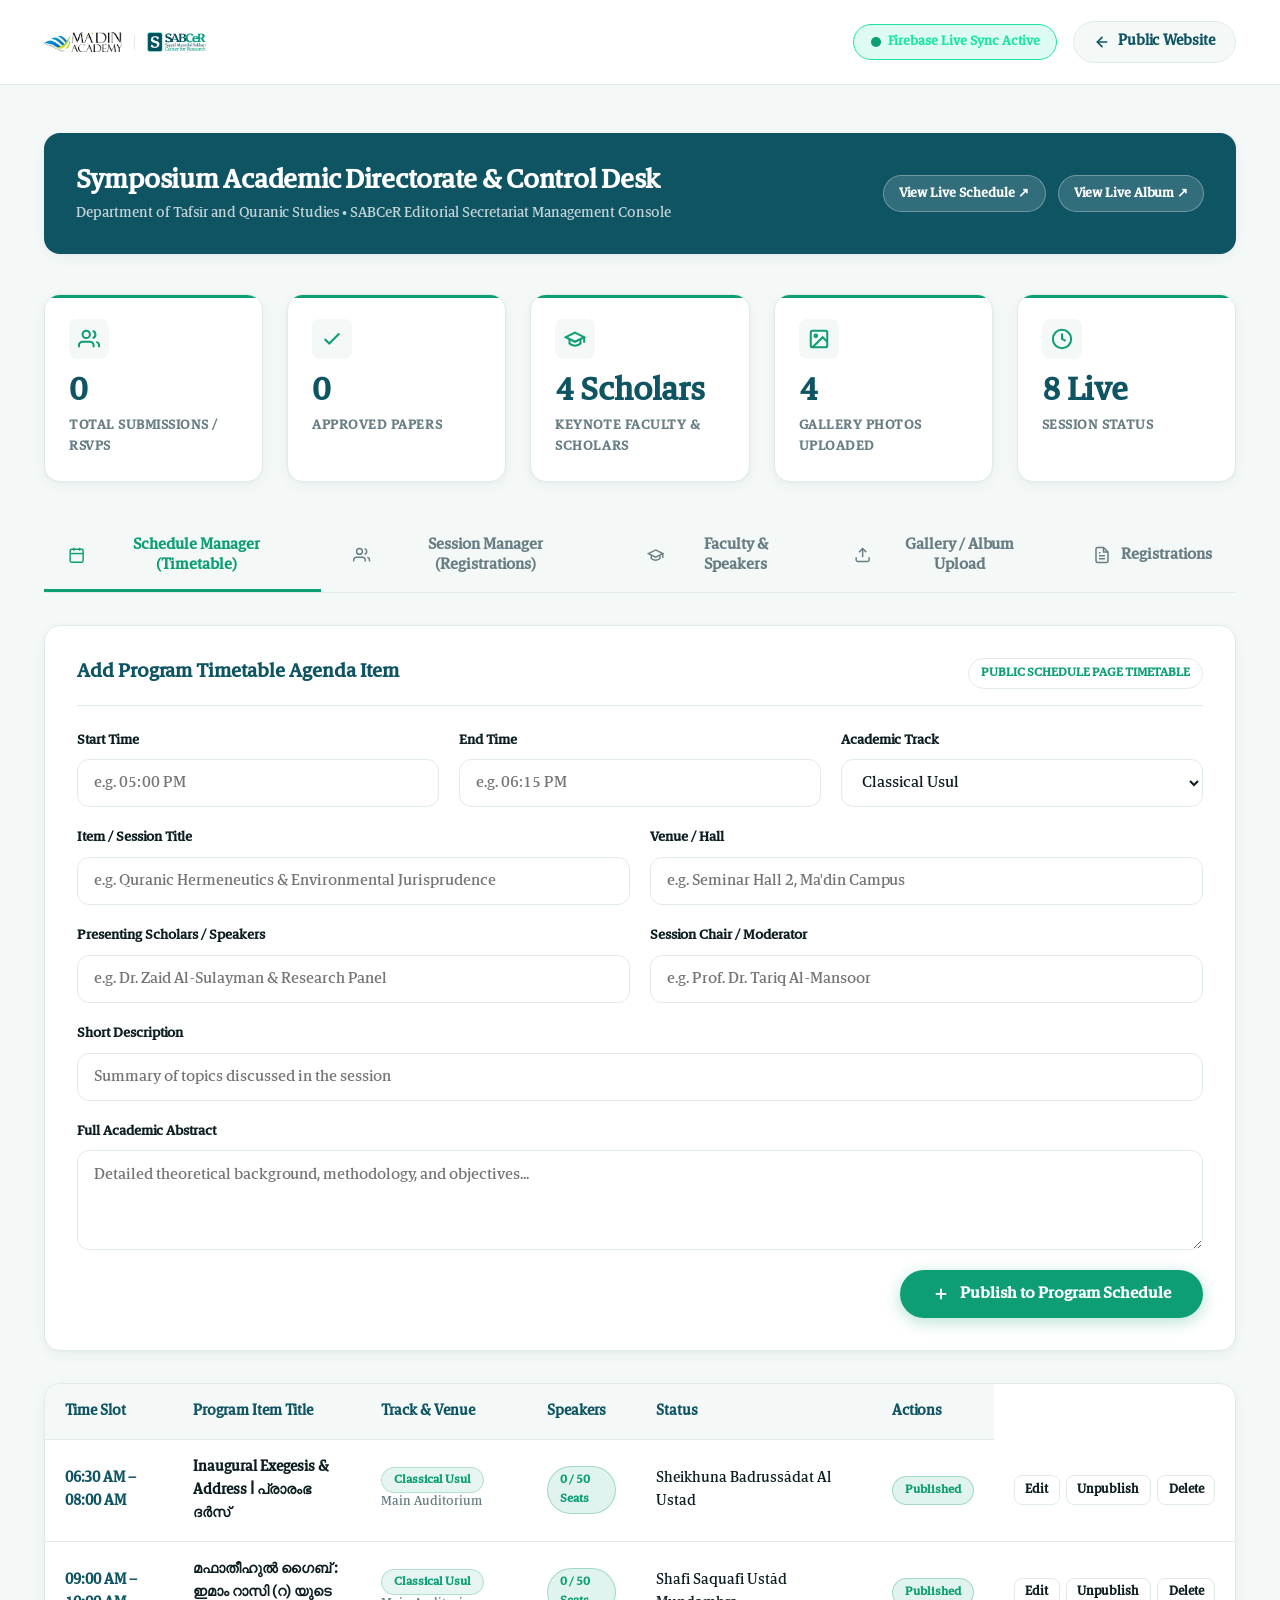
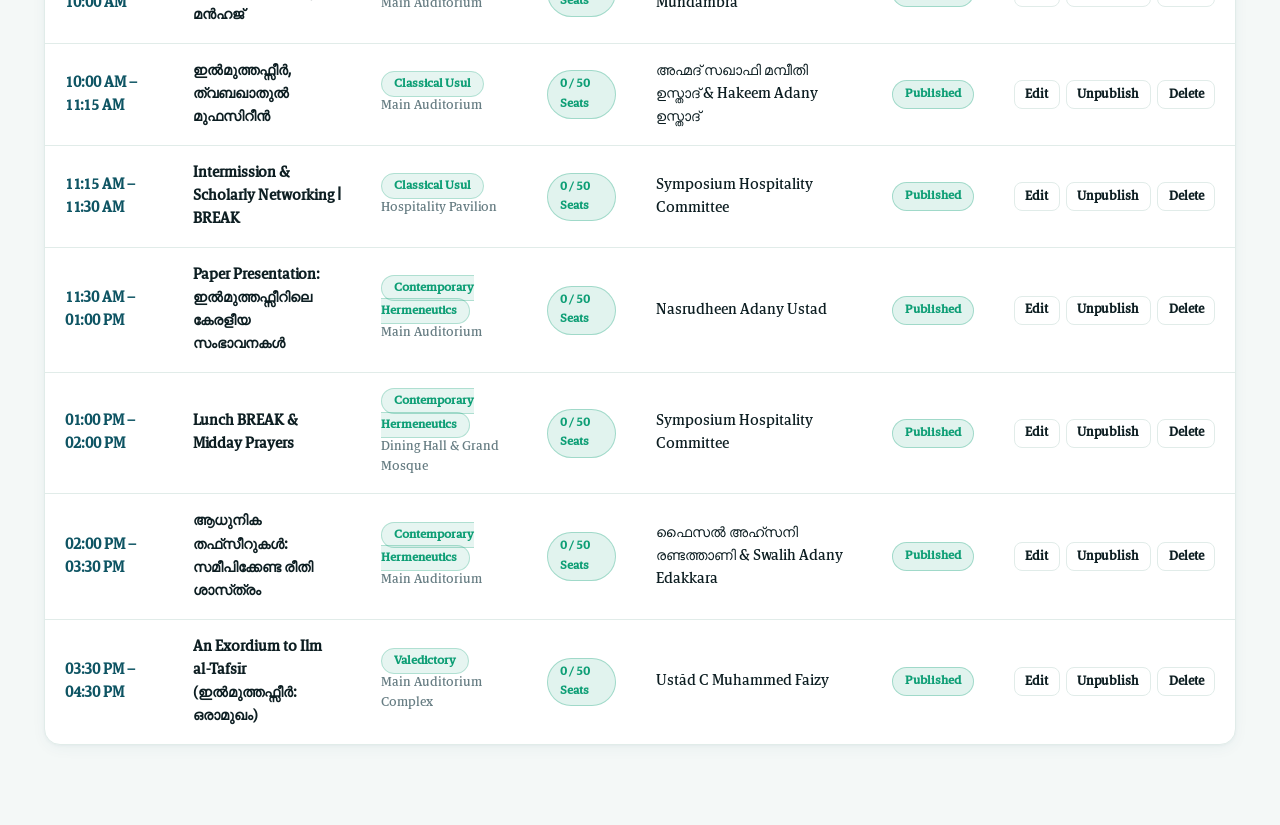
==== commit 34fdb12e: "feat: add admin album management, speaker reordering, and public photo-first album" ====
--- a/admin.html
+++ b/admin.html
@@ -10,7 +10,7 @@
   <link rel="icon" type="image/png" href="element.png">
   
   <!-- Design System CSS -->
-  <link rel="stylesheet" href="styles.css">
+  <link rel="stylesheet" href="styles.css?v=15">
   
   <style>
     /* Admin Specific Polished Accents */
@@ -420,16 +420,30 @@
           </form>
         </div>
 
-        <!-- Existing Faculty Scholars Table -->
+        <!-- Existing Faculty Scholars Table & Reorder Controls -->
+        <div class="table-filter-bar" style="margin-top: 2rem;">
+          <div style="display: flex; align-items: center; gap: 0.5rem; font-size: 0.85rem; color: var(--neutral-mid);">
+            <svg width="16" height="16" viewBox="0 0 24 24" fill="none" stroke="currentColor" stroke-width="2.2" style="color: var(--primary-emerald); flex-shrink: 0;">
+              <path d="M7 15l5 5 5-5"></path>
+              <path d="M7 9l5-5 5 5"></path>
+            </svg>
+            <span><strong>Reorder Faculty:</strong> Drag rows via <strong>⠿</strong> or click <strong>▲ / ▼</strong> to control scholar priority on the public website.</span>
+          </div>
+          <div>
+            <span class="status-chip accepted" id="admin-speakers-count-badge">4 Scholars</span>
+          </div>
+        </div>
+
         <div class="table-responsive">
-          <table class="data-table">
+          <table class="data-table" id="admin-speakers-table">
             <thead>
               <tr>
+                <th style="width: 100px; text-align: center;">Order</th>
                 <th style="width: 70px;">Photo</th>
                 <th>Scholar Name &amp; Role</th>
                 <th>Institution / Affiliation</th>
                 <th>Keynote Address / Topic</th>
-                <th>Actions</th>
+                <th style="width: 140px;">Actions</th>
               </tr>
             </thead>
             <tbody id="admin-speakers-tbody">
@@ -506,6 +520,52 @@
               </button>
             </div>
           </form>
+        </div>
+
+        <!-- Album Media Assets Table & Management Desk -->
+        <div class="table-filter-bar" style="margin-top: 2rem;">
+          <div style="display: flex; gap: 0.75rem; align-items: center; flex: 1; max-width: 580px; flex-wrap: wrap;">
+            <div style="flex: 1; min-width: 220px;">
+              <input type="text" id="admin-gallery-search" class="form-control" placeholder="Search album photos by title, caption, or category...">
+            </div>
+            <div style="min-width: 180px;">
+              <select id="admin-gallery-filter" class="form-control" onchange="renderAdminGalleryTable()">
+                <option value="All">All Categories</option>
+                <option value="Inauguration">Inauguration</option>
+                <option value="Paper Presentations">Paper Presentations</option>
+                <option value="Scholarly Panels">Scholarly Panels</option>
+                <option value="Posters & Exhibits">Posters &amp; Exhibits</option>
+              </select>
+            </div>
+          </div>
+
+          <div style="display: flex; gap: 0.75rem; align-items: center;">
+            <span class="status-chip accepted" id="admin-gallery-count-badge" style="font-size: 0.82rem; padding: 0.4rem 0.85rem;">
+              0 Photos in Album
+            </span>
+            <a href="index.html#album" target="_blank" class="btn-pill-subtle" title="Preview public album in new tab" style="font-size: 0.8rem; text-decoration: none;">
+              <svg width="14" height="14" viewBox="0 0 24 24" fill="none" stroke="currentColor" stroke-width="2"><path d="M18 13v6a2 2 0 0 1-2 2H5a2 2 0 0 1-2-2V8a2 2 0 0 1 2-2h6"></path><polyline points="15 3 21 3 21 9"></polyline><line x1="10" y1="14" x2="21" y2="3"></line></svg>
+              View Live Album ↗
+            </a>
+          </div>
+        </div>
+
+        <div class="table-responsive">
+          <table class="data-table">
+            <thead>
+              <tr>
+                <th style="width: 80px;">Photo</th>
+                <th>Title &amp; Reference</th>
+                <th>Category Tag</th>
+                <th>Date / Time</th>
+                <th>Caption &amp; Context</th>
+                <th style="width: 140px;">Actions</th>
+              </tr>
+            </thead>
+            <tbody id="admin-gallery-tbody">
+              <!-- Populated dynamically by admin.js -->
+            </tbody>
+          </table>
         </div>
       </div>
 
@@ -836,6 +896,90 @@
     </div>
   </div>
 
+  <!-- ==========================================
+       MODAL 6: EDIT ALBUM / GALLERY MEDIA ASSET
+       ========================================== -->
+  <div class="modal-backdrop" id="gallery-edit-modal">
+    <div class="modal-dialog">
+      <div class="modal-header">
+        <h3>Edit Album Media Asset</h3>
+        <button class="modal-close-btn" onclick="closeModal('gallery-edit-modal')" aria-label="Close dialog">&times;</button>
+      </div>
+      <div class="modal-body">
+        <form onsubmit="handleUpdateGalleryItem(event)" id="edit-gallery-form">
+          <input type="hidden" name="id" id="edit-gallery-id">
+
+          <!-- Photo preview & change row -->
+          <div style="display: flex; gap: 1.25rem; align-items: center; margin-bottom: 1.5rem; padding: 1rem; background: var(--surface-muted); border-radius: var(--radius-md); border: 1px solid var(--subtle-divider);">
+            <img id="edit-gallery-preview-img" src="" alt="Album Preview" style="width: 96px; height: 72px; border-radius: var(--radius-md); object-fit: cover; border: 2px solid var(--primary-emerald); background: #FFFFFF; flex-shrink: 0;">
+            <div style="flex: 1; min-width: 0;">
+              <label class="form-label" style="margin-bottom: 0.25rem;">Replace Media Photo</label>
+              <div style="display: flex; gap: 0.5rem; align-items: center; flex-wrap: wrap;">
+                <input type="file" id="edit-gallery-file-input" accept="image/*" style="display: none;">
+                <button type="button" class="btn-pill-subtle" onclick="document.getElementById('edit-gallery-file-input').click()" style="padding: 0.35rem 0.85rem; font-size: 0.8rem;">
+                  <svg width="14" height="14" viewBox="0 0 24 24" fill="none" stroke="currentColor" stroke-width="2"><path d="M21 15v4a2 2 0 0 1-2 2H5a2 2 0 0 1-2-2v-4"></path><polyline points="17 8 12 3 7 8"></polyline><line x1="12" y1="3" x2="12" y2="15"></line></svg>
+                  Upload New Photo
+                </button>
+                <span style="font-size: 0.78rem; color: var(--neutral-mid);">PNG, JPG, WEBP (up to 10MB)</span>
+              </div>
+              <input type="text" name="image" id="edit-gallery-image-url" class="form-control" style="height: 38px; margin-top: 0.5rem; font-size: 0.85rem;" placeholder="assets/images/... or https://...">
+            </div>
+          </div>
+
+          <div class="form-grid-2">
+            <div class="form-group">
+              <label class="form-label">Image Title / Caption</label>
+              <input type="text" name="title" id="edit-gallery-title" class="form-control" placeholder="e.g. Bilateral Academic MoU Signing" required>
+            </div>
+            <div class="form-group">
+              <label class="form-label">Album Category Tag</label>
+              <select name="category" id="edit-gallery-category" class="form-control" required>
+                <option value="Inauguration">Inauguration</option>
+                <option value="Paper Presentations">Paper Presentations</option>
+                <option value="Scholarly Panels">Scholarly Panels</option>
+                <option value="Posters & Exhibits">Posters &amp; Exhibits</option>
+              </select>
+            </div>
+          </div>
+
+          <div class="form-group">
+            <label class="form-label">Timestamp / Display Date</label>
+            <input type="text" name="timestamp" id="edit-gallery-timestamp" class="form-control" placeholder="e.g. Oct 21, 2026 • 09:45 AM">
+          </div>
+
+          <div class="form-group">
+            <label class="form-label">Caption Description / Notes</label>
+            <textarea name="description" id="edit-gallery-description" class="form-control" style="min-height: 90px;" placeholder="Contextual notes on scholars, paper titles, and proceedings..."></textarea>
+          </div>
+
+          <div class="modal-footer" style="padding: 1rem 0 0; background: transparent;">
+            <button type="button" class="btn-pill-subtle" onclick="closeModal('gallery-edit-modal')">Cancel</button>
+            <button type="submit" class="btn-emerald">
+              <svg width="16" height="16" viewBox="0 0 24 24" fill="none" stroke="currentColor" stroke-width="2.5"><polyline points="20 6 9 17 4 12"></polyline></svg>
+              Save Album Asset Changes
+            </button>
+          </div>
+        </form>
+      </div>
+    </div>
+  </div>
+
+  <!-- ==========================================
+       MODAL 7: QUICK IMAGE PREVIEW MODAL
+       ========================================== -->
+  <div class="modal-backdrop" id="admin-image-preview-modal">
+    <div class="modal-dialog" style="max-width: 640px; padding: 1.5rem; background: var(--surface-base);">
+      <div style="display: flex; justify-content: space-between; align-items: center; margin-bottom: 1rem;">
+        <h4 id="admin-preview-modal-title" style="font-size: 1.1rem; font-weight: 800; margin: 0; color: var(--surface-deep-petrol);">Preview Media</h4>
+        <button class="modal-close-btn" onclick="closeModal('admin-image-preview-modal')" aria-label="Close dialog">&times;</button>
+      </div>
+      <div style="text-align: center; background: #000; border-radius: var(--radius-md); overflow: hidden; max-height: 65vh; display: flex; align-items: center; justify-content: center;">
+        <img id="admin-preview-modal-img" src="" alt="Album Preview" style="max-width: 100%; max-height: 65vh; object-fit: contain;">
+      </div>
+      <p id="admin-preview-modal-desc" style="font-size: 0.88rem; color: var(--neutral-dark-muted); margin-top: 1rem; line-height: 1.5; text-align: left;"></p>
+    </div>
+  </div>
+
   <!-- Toast Notification Container -->
   <div class="toast-container" id="toast-container"></div>
 
@@ -844,8 +988,8 @@
   <script src="https://www.gstatic.com/firebasejs/10.12.2/firebase-database-compat.js"></script>
   <script src="https://www.gstatic.com/firebasejs/10.12.2/firebase-storage-compat.js"></script>
   <script src="https://www.gstatic.com/firebasejs/10.12.2/firebase-analytics-compat.js"></script>
-  <script src="firebase-config.js?v=8"></script>
-  <script src="data.js?v=8"></script>
-  <script src="admin.js?v=8"></script>
+  <script src="firebase-config.js?v=15"></script>
+  <script src="data.js?v=15"></script>
+  <script src="admin.js?v=15"></script>
 </body>
 </html>
--- a/styles.css
+++ b/styles.css
@@ -1363,115 +1363,130 @@
   color: var(--neutral-mid);
 }
 
-/* Album Grid */
+/* Album Grid - Pure Attached Photo Album Layout */
 .album-grid {
   display: grid;
-  grid-template-columns: repeat(2, 1fr);
-  gap: 2rem;
-}
-
-.album-card {
-  background: var(--surface-base);
-  border: 1px solid var(--subtle-divider);
-  border-radius: var(--radius-lg);
+  grid-template-columns: repeat(3, 1fr);
+  gap: 1.1rem;
+}
+
+@media (min-width: 1400px) {
+  .album-grid {
+    grid-template-columns: repeat(4, 1fr);
+    gap: 1.25rem;
+  }
+}
+
+@media (max-width: 992px) {
+  .album-grid {
+    grid-template-columns: repeat(3, 1fr);
+    gap: 0.85rem;
+  }
+}
+
+@media (max-width: 768px) {
+  .album-grid {
+    grid-template-columns: repeat(2, 1fr);
+    gap: 0.65rem;
+  }
+}
+
+/* Attached Photo Tile */
+.album-photo-item {
+  position: relative;
+  aspect-ratio: 4 / 3;
+  border-radius: var(--radius-md);
   overflow: hidden;
-  box-shadow: var(--shadow-card);
-  transition: var(--transition-base);
+  background: #000000;
+  border: 1px solid var(--subtle-divider);
+  box-shadow: 0 4px 14px rgba(13, 30, 34, 0.08);
   cursor: pointer;
-  display: flex;
-  flex-direction: column;
-}
-
-.album-card:hover {
-  transform: translateY(-6px) scale(1.01);
-  box-shadow: var(--shadow-card-hover);
+  transition: transform 0.3s cubic-bezier(0.2, 0.8, 0.2, 1), box-shadow 0.3s ease, border-color 0.3s ease;
+  user-select: none;
+}
+
+.album-photo-item:hover,
+.album-photo-item:focus-visible {
+  transform: translateY(-5px) scale(1.02);
+  box-shadow: 0 14px 30px rgba(13, 158, 117, 0.22);
   border-color: var(--primary-emerald);
-  outline: 1px solid var(--primary-emerald);
-}
-
-.album-img-wrap {
-  position: relative;
-  aspect-ratio: 16 / 9;
-  overflow: hidden;
-  background: var(--surface-muted);
-}
-
-.album-img {
+  outline: none;
+  z-index: 2;
+}
+
+.album-photo-img {
   width: 100%;
   height: 100%;
   object-fit: cover;
-  transition: transform 0.45s ease;
-}
-
-.album-card:hover .album-img {
-  transform: scale(1.06);
-}
-
-.album-overlay-badge {
+  display: block;
+  transition: transform 0.5s cubic-bezier(0.2, 0.8, 0.2, 1);
+}
+
+.album-photo-item:hover .album-photo-img {
+  transform: scale(1.08);
+}
+
+/* Photo Scrim Overlay (Reveals on Hover / Focus) */
+.album-photo-scrim {
   position: absolute;
-  top: 1rem;
-  left: 1rem;
-  background: rgba(14, 84, 99, 0.85);
+  inset: 0;
+  display: flex;
+  flex-direction: column;
+  justify-content: space-between;
+  padding: 0.85rem;
+  background: linear-gradient(180deg, rgba(13, 30, 34, 0.45) 0%, rgba(13, 30, 34, 0) 40%, rgba(13, 30, 34, 0.75) 100%);
+  opacity: 0;
+  transition: opacity 0.28s ease;
+  pointer-events: none;
+}
+
+.album-photo-item:hover .album-photo-scrim,
+.album-photo-item:focus-visible .album-photo-scrim {
+  opacity: 1;
+}
+
+.album-photo-tag {
+  align-self: flex-start;
+  font-size: 0.72rem;
+  font-weight: 700;
+  padding: 0.25rem 0.65rem;
+  border-radius: var(--radius-full);
+  background: rgba(14, 84, 99, 0.88);
   backdrop-filter: blur(8px);
+  -webkit-backdrop-filter: blur(8px);
   color: #FFFFFF;
-  font-size: 0.72rem;
-  font-weight: 700;
-  padding: 0.3rem 0.8rem;
-  border-radius: var(--radius-full);
-  border: 1px solid rgba(30, 227, 166, 0.3);
-}
-
-.album-zoom-icon {
-  position: absolute;
-  bottom: 1rem;
-  right: 1rem;
-  width: 36px;
-  height: 36px;
-  border-radius: 50%;
-  background: rgba(255, 255, 255, 0.9);
-  color: var(--surface-deep-petrol);
-  display: flex;
-  align-items: center;
-  justify-content: center;
-  opacity: 0;
-  transform: scale(0.8);
-  transition: var(--transition-fast);
-}
-
-.album-card:hover .album-zoom-icon {
-  opacity: 1;
-  transform: scale(1);
-}
-
-.album-caption-wrap {
-  padding: 1.5rem;
-  display: flex;
-  flex-direction: column;
-  gap: 0.5rem;
-}
-
-.album-caption-title {
-  font-size: 1.12rem;
-  font-weight: 800;
-  color: var(--neutral-dark);
-  line-height: 1.35;
-}
-
-.album-caption-desc {
-  font-size: 0.88rem;
-  color: var(--neutral-dark-muted);
-  line-height: 1.5;
-}
-
-.album-meta-row {
-  display: flex;
-  align-items: center;
-  justify-content: space-between;
-  margin-top: 0.5rem;
-  padding-top: 0.75rem;
-  border-top: 1px solid var(--subtle-divider);
-  font-size: 0.78rem;
-  color: var(--neutral-mid);
+  border: 1px solid rgba(30, 227, 166, 0.4);
+  box-shadow: 0 2px 8px rgba(0, 0, 0, 0.25);
+  letter-spacing: 0.01em;
+}
+
+.album-photo-view-hint {
+  align-self: flex-end;
+  display: inline-flex;
+  align-items: center;
+  gap: 0.35rem;
+  font-size: 0.75rem;
+  font-weight: 700;
+  color: #FFFFFF;
+  background: rgba(13, 158, 117, 0.92);
+  backdrop-filter: blur(8px);
+  -webkit-backdrop-filter: blur(8px);
+  padding: 0.32rem 0.75rem;
+  border-radius: var(--radius-full);
+  box-shadow: 0 4px 12px rgba(0, 0, 0, 0.3);
+  transform: translateY(4px);
+  transition: transform 0.25s ease;
+}
+
+.album-photo-item:hover .album-photo-view-hint {
+  transform: translateY(0);
+}
+
+/* Fallback legacy support for album card if needed */
+.album-card {
+  border-radius: var(--radius-md);
+  overflow: hidden;
+  cursor: pointer;
 }
 
 /* ==========================================================================
@@ -1864,6 +1879,161 @@
   border: 2px solid var(--primary-emerald);
   background: var(--surface-muted);
   display: block;
+}
+
+/* Faculty & Speaker Re-ordering Components */
+.reorder-col {
+  display: inline-flex;
+  align-items: center;
+  gap: 0.45rem;
+  justify-content: center;
+  user-select: none;
+}
+
+.reorder-grip-handle {
+  cursor: grab;
+  cursor: -webkit-grab;
+  display: inline-flex;
+  align-items: center;
+  justify-content: center;
+  padding: 0.25rem 0.2rem;
+  color: var(--neutral-mid);
+  border-radius: var(--radius-sm);
+  transition: color var(--transition-fast), transform var(--transition-fast);
+}
+
+.reorder-grip-handle:hover {
+  color: var(--primary-emerald);
+  transform: scale(1.18);
+}
+
+.reorder-grip-handle:active {
+  cursor: grabbing;
+  cursor: -webkit-grabbing;
+}
+
+.order-number-badge {
+  font-size: 0.74rem;
+  font-weight: 800;
+  color: var(--surface-deep-petrol);
+  background: var(--surface-muted);
+  border: 1px solid var(--subtle-divider);
+  padding: 0.2rem 0.4rem;
+  border-radius: var(--radius-sm);
+  min-width: 28px;
+  text-align: center;
+  letter-spacing: -0.02em;
+}
+
+.reorder-arrows {
+  display: inline-flex;
+  flex-direction: column;
+  gap: 2px;
+}
+
+.btn-reorder-arrow {
+  width: 22px;
+  height: 16px;
+  display: inline-flex;
+  align-items: center;
+  justify-content: center;
+  border: 1px solid var(--subtle-divider);
+  background: #FFFFFF;
+  color: var(--surface-deep-petrol);
+  border-radius: 3px;
+  cursor: pointer;
+  padding: 0;
+  transition: var(--transition-fast);
+}
+
+.btn-reorder-arrow:hover:not(.disabled):not(:disabled) {
+  background: var(--surface-deep-petrol);
+  color: #FFFFFF;
+  border-color: var(--surface-deep-petrol);
+  transform: scale(1.08);
+}
+
+.btn-reorder-arrow.disabled,
+.btn-reorder-arrow:disabled {
+  opacity: 0.22;
+  cursor: not-allowed;
+  background: var(--surface-muted);
+  pointer-events: none;
+}
+
+.speaker-reorder-row {
+  transition: background-color var(--transition-fast), opacity var(--transition-fast);
+}
+
+.speaker-reorder-row.dragging-row {
+  opacity: 0.35;
+  background: rgba(13, 158, 117, 0.08) !important;
+}
+
+.speaker-reorder-row.drag-over-above {
+  border-top: 3px solid var(--primary-emerald) !important;
+  background: rgba(13, 158, 117, 0.05);
+}
+
+.speaker-reorder-row.drag-over-below {
+  border-bottom: 3px solid var(--primary-emerald) !important;
+  background: rgba(13, 158, 117, 0.05);
+}
+
+.gallery-admin-thumb {
+  width: 68px;
+  height: 50px;
+  border-radius: var(--radius-md);
+  object-fit: cover;
+  border: 1.5px solid var(--subtle-divider);
+  background: var(--surface-muted);
+  display: block;
+  cursor: pointer;
+  transition: transform var(--transition-fast), border-color var(--transition-fast), box-shadow var(--transition-fast);
+}
+
+.gallery-admin-thumb:hover {
+  transform: scale(1.08);
+  border-color: var(--primary-emerald);
+  box-shadow: 0 4px 12px rgba(13, 158, 117, 0.2);
+}
+
+.album-cat-badge {
+  display: inline-flex;
+  align-items: center;
+  padding: 0.25rem 0.65rem;
+  border-radius: var(--radius-full);
+  font-size: 0.76rem;
+  font-weight: 700;
+  white-space: nowrap;
+  background: rgba(13, 158, 117, 0.1);
+  color: var(--primary-emerald);
+  border: 1px solid rgba(13, 158, 117, 0.25);
+}
+
+.album-cat-badge[data-cat="Inauguration"] {
+  background: rgba(13, 158, 117, 0.12);
+  color: var(--primary-emerald);
+  border: 1px solid rgba(13, 158, 117, 0.3);
+}
+
+.album-cat-badge[data-cat="Paper Presentations"] {
+  background: rgba(43, 90, 158, 0.12);
+  color: #1E5BA8;
+  border: 1px solid rgba(43, 90, 158, 0.3);
+}
+
+.album-cat-badge[data-cat="Scholarly Panels"] {
+  background: rgba(180, 83, 9, 0.12);
+  color: #B45309;
+  border: 1px solid rgba(180, 83, 9, 0.3);
+}
+
+.album-cat-badge[data-cat="Posters & Exhibits"],
+.album-cat-badge[data-cat="Posters &amp; Exhibits"] {
+  background: rgba(109, 40, 217, 0.12);
+  color: #6D28D9;
+  border: 1px solid rgba(109, 40, 217, 0.3);
 }
 
 /* Table Search & Export Bar */
@@ -2326,7 +2496,8 @@
   }
   
   .album-grid {
-    grid-template-columns: 1fr;
+    grid-template-columns: repeat(2, 1fr);
+    gap: 0.65rem;
   }
   
   .metrics-grid {
@@ -2350,6 +2521,326 @@
     width: 20px;
     height: 20px;
   }
+
+  .timeline-line {
+    left: 8px;
+  }
+}
+
+/* ==========================================================================
+   BROCHURE VIEWER CARD COMPONENT
+   ========================================================================== */
+.brochure-viewer-card {
+  position: relative;
+  background: var(--surface-base);
+  border: 1px solid var(--subtle-divider);
+  border-radius: var(--radius-xl);
+  padding: 1.75rem;
+  box-shadow: var(--shadow-sm);
+  overflow: hidden;
+  display: flex;
+  flex-direction: column;
+  align-items: center;
+  gap: 1.25rem;
+  width: 100%;
+}
+
+.brochure-corner-motif {
+  position: absolute;
+  top: -20px;
+  right: -20px;
+  width: 120px;
+  height: 120px;
+  opacity: 0.05;
+  pointer-events: none;
+  z-index: 1;
+}
+
+.brochure-viewport {
+  width: 100%;
+  max-width: 1040px;
+  background: var(--surface-muted);
+  border-radius: var(--radius-lg);
+  border: 1px solid var(--subtle-divider);
+  padding: 0.65rem;
+  display: flex;
+  align-items: center;
+  justify-content: center;
+  box-shadow: inset 0 2px 6px rgba(0, 0, 0, 0.03);
+}
+
+.brochure-image-wrap {
+  position: relative;
+  width: 100%;
+  display: flex;
+  align-items: center;
+  justify-content: center;
+  cursor: pointer;
+}
+
+.brochure-image-wrap img {
+  width: 100%;
+  max-width: 100%;
+  height: auto;
+  border-radius: var(--radius-md);
+  box-shadow: 0 8px 24px rgba(13, 84, 99, 0.14);
+  transition: transform 0.2s ease, box-shadow 0.2s ease;
+  background: #FFFFFF;
+  display: block;
+}
+
+.brochure-image-wrap:hover img {
+  transform: scale(1.006);
+  box-shadow: 0 12px 30px rgba(13, 84, 99, 0.22);
+}
+
+.brochure-zoom-hint {
+  position: absolute;
+  bottom: 12px;
+  right: 12px;
+  background: rgba(14, 43, 49, 0.85);
+  backdrop-filter: blur(8px);
+  color: #FFFFFF;
+  font-size: 0.78rem;
+  font-weight: 700;
+  padding: 0.35rem 0.75rem;
+  border-radius: var(--radius-full);
+  display: inline-flex;
+  align-items: center;
+  gap: 0.35rem;
+  pointer-events: none;
+  opacity: 0.9;
+  transition: opacity 0.2s ease;
+  z-index: 2;
+  box-shadow: 0 2px 8px rgba(0, 0, 0, 0.25);
+}
+
+.brochure-image-wrap:hover .brochure-zoom-hint {
+  opacity: 1;
+}
+
+/* Controls Bar */
+.brochure-controls-bar {
+  width: 100%;
+  max-width: 1040px;
+  display: flex;
+  align-items: center;
+  justify-content: space-between;
+  gap: 1rem;
+  flex-wrap: wrap;
+  padding-top: 0.75rem;
+  border-top: 1px solid var(--subtle-divider);
+}
+
+.brochure-page-nav {
+  display: flex;
+  align-items: center;
+  gap: 0.65rem;
+}
+
+.btn-brochure-nav {
+  display: inline-flex;
+  align-items: center;
+  justify-content: center;
+  gap: 0.45rem;
+  padding: 0.48rem 1.15rem;
+  font-size: 0.88rem;
+  font-weight: 700;
+  color: #FFFFFF;
+  background: var(--surface-deep-petrol);
+  border: 1px solid var(--surface-deep-petrol);
+  border-radius: var(--radius-full);
+  box-shadow: 0 2px 8px rgba(14, 84, 99, 0.2);
+  transition: var(--transition-fast);
+  cursor: pointer;
+  user-select: none;
+}
+
+.btn-brochure-nav.btn-next {
+  background: var(--primary-emerald);
+  border-color: var(--primary-emerald);
+  box-shadow: 0 2px 10px rgba(13, 158, 117, 0.3);
+}
+
+.btn-brochure-nav.btn-next:hover:not(:disabled) {
+  background: var(--primary-hover);
+  transform: translateY(-1px);
+  box-shadow: 0 4px 14px rgba(13, 158, 117, 0.4);
+}
+
+.btn-brochure-nav.btn-prev:hover:not(:disabled) {
+  background: var(--neutral-dark);
+  transform: translateY(-1px);
+}
+
+.btn-brochure-nav:disabled {
+  opacity: 0.35;
+  cursor: not-allowed;
+  transform: none !important;
+  box-shadow: none !important;
+}
+
+.brochure-page-indicator {
+  font-size: 0.86rem;
+  font-weight: 700;
+  color: var(--neutral-dark);
+  padding: 0.4rem 0.9rem;
+  background: var(--surface-muted);
+  border-radius: var(--radius-full);
+  border: 1px solid var(--subtle-divider);
+  white-space: nowrap;
+  letter-spacing: 0.02em;
+}
+
+.brochure-action-btns {
+  display: flex;
+  align-items: center;
+  gap: 0.6rem;
+}
+
+/* Compact, refined download button */
+.btn-brochure-download {
+  display: inline-flex;
+  align-items: center;
+  justify-content: center;
+  gap: 0.45rem;
+  padding: 0.48rem 1rem;
+  font-size: 0.84rem;
+  font-weight: 700;
+  color: #FFFFFF;
+  background-color: var(--primary-emerald);
+  border: 1px solid var(--primary-emerald);
+  border-radius: var(--radius-full);
+  box-shadow: 0 2px 8px rgba(13, 158, 117, 0.25);
+  transition: var(--transition-fast);
+  cursor: pointer;
+  text-decoration: none;
+  white-space: nowrap;
+}
+
+.btn-brochure-download:hover {
+  background-color: var(--primary-hover);
+  border-color: var(--primary-hover);
+  transform: translateY(-1px);
+  box-shadow: 0 4px 12px rgba(13, 158, 117, 0.35);
+  color: #FFFFFF;
+}
+
+.btn-brochure-fullscreen {
+  display: inline-flex;
+  align-items: center;
+  justify-content: center;
+  gap: 0.35rem;
+  padding: 0.48rem 0.9rem;
+  font-size: 0.84rem;
+  font-weight: 600;
+  color: var(--neutral-dark);
+  background-color: var(--surface-muted);
+  border: 1px solid var(--subtle-divider);
+  border-radius: var(--radius-full);
+  transition: var(--transition-fast);
+  cursor: pointer;
+  white-space: nowrap;
+}
+
+.btn-brochure-fullscreen:hover {
+  background-color: #FFFFFF;
+  border-color: var(--primary-emerald);
+  color: var(--primary-emerald);
+  transform: translateY(-1px);
+}
+
+/* Mobile responsive adjustments */
+@media (max-width: 768px) {
+  #section-brochure .container {
+    padding-left: 0.65rem;
+    padding-right: 0.65rem;
+  }
+
+  .brochure-viewer-card {
+    padding: 0.85rem 0.55rem;
+    border-radius: var(--radius-lg);
+    gap: 0.85rem;
+  }
+
+  .brochure-viewport {
+    padding: 0;
+    background: transparent;
+    border: none;
+    box-shadow: none;
+  }
+
+  .brochure-image-wrap img {
+    border-radius: 8px;
+    box-shadow: 0 4px 14px rgba(0, 0, 0, 0.08);
+  }
+
+  .brochure-controls-bar {
+    flex-direction: column;
+    align-items: center;
+    gap: 0.75rem;
+    padding-top: 0.65rem;
+  }
+
+  .brochure-page-nav {
+    width: 100%;
+    justify-content: space-between;
+    gap: 0.5rem;
+  }
+
+  .btn-brochure-nav {
+    flex: 1;
+    padding: 0.52rem 0.75rem;
+    font-size: 0.85rem;
+  }
+
+  .brochure-page-indicator {
+    padding: 0.42rem 0.65rem;
+    font-size: 0.8rem;
+  }
+
+  .brochure-action-btns {
+    width: 100%;
+    justify-content: center;
+    gap: 0.5rem;
+  }
+
+  .btn-brochure-download,
+  .btn-brochure-fullscreen {
+    flex: 1;
+    max-width: 220px;
+    padding: 0.48rem 0.75rem;
+    font-size: 0.82rem;
+  }
+}
+
+@media (max-width: 400px) {
+  #section-brochure .container {
+    padding-left: 0.4rem;
+    padding-right: 0.4rem;
+  }
+
+  .brochure-viewer-card {
+    padding: 0.75rem 0.4rem;
+  }
+
+  .btn-brochure-nav {
+    padding: 0.48rem 0.5rem;
+    font-size: 0.8rem;
+    gap: 0.25rem;
+  }
+
+  .brochure-page-indicator {
+    font-size: 0.75rem;
+    padding: 0.38rem 0.45rem;
+  }
+
+  .btn-brochure-download,
+  .btn-brochure-fullscreen {
+    font-size: 0.78rem;
+    padding: 0.42rem 0.5rem;
+  }
+}
 
 /* ==========================================================================
    VIDEO SHOWCASE COMPONENT
@@ -2433,7 +2924,476 @@
   }
 }
 
-  .timeline-line {
-    left: 8px;
-  }
-}
+/* ==========================================================================
+   TERRA-Q EXHIBIT SHOWCASE COMPONENT
+   ========================================================================== */
+.section-terraq {
+  background: linear-gradient(180deg, var(--surface-base) 0%, var(--surface-muted) 100%);
+  position: relative;
+  overflow: hidden;
+}
+
+.badge-terraq {
+  background: rgba(13, 158, 117, 0.12);
+  color: var(--primary-emerald);
+  border: 1px solid rgba(13, 158, 117, 0.3);
+  display: inline-flex;
+  align-items: center;
+  gap: 0.4rem;
+}
+
+.arabic-header-ribbon {
+  font-family: var(--font-arabic, 'Amiri', serif);
+  font-size: 1.25rem;
+  font-weight: 700;
+  color: var(--primary-emerald);
+  margin-top: 0.25rem;
+  letter-spacing: 0.02em;
+}
+
+.terraq-showcase-card {
+  position: relative;
+  background: var(--surface-base);
+  border: 1.5px solid var(--subtle-divider);
+  border-radius: var(--radius-xl);
+  padding: 2.25rem;
+  box-shadow: 0 10px 36px rgba(14, 84, 99, 0.08);
+  overflow: hidden;
+}
+
+.terraq-corner-motif {
+  position: absolute;
+  top: -30px;
+  right: -30px;
+  width: 140px;
+  height: 140px;
+  opacity: 0.06;
+  pointer-events: none;
+}
+
+.terraq-grid {
+  display: grid;
+  grid-template-columns: 1.1fr 1fr;
+  gap: 2.5rem;
+  align-items: center;
+}
+
+/* Left Visual: Simulated GIS Map Canvas */
+.terraq-map-preview-wrap {
+  position: relative;
+  cursor: pointer;
+  border-radius: var(--radius-lg);
+  overflow: hidden;
+  box-shadow: 0 12px 32px rgba(14, 84, 99, 0.16);
+  border: 1px solid rgba(13, 158, 117, 0.25);
+  background: #082528;
+  transition: transform 0.25s ease, box-shadow 0.25s ease;
+}
+
+.terraq-map-preview-wrap:hover {
+  transform: translateY(-3px);
+  box-shadow: 0 16px 40px rgba(14, 84, 99, 0.24);
+}
+
+.terraq-image-container {
+  position: relative;
+  width: 100%;
+  aspect-ratio: 16 / 9.5;
+  background: #082528;
+  overflow: hidden;
+  display: flex;
+  align-items: center;
+  justify-content: center;
+}
+
+.terraq-preview-img {
+  width: 100%;
+  height: 100%;
+  object-fit: cover;
+  display: block;
+  transition: transform 0.35s ease;
+}
+
+.terraq-map-preview-wrap:hover .terraq-preview-img {
+  transform: scale(1.03);
+}
+
+.terraq-badge-count {
+  position: absolute;
+  top: 14px;
+  left: 14px;
+  background: rgba(7, 36, 38, 0.85);
+  backdrop-filter: blur(8px);
+  color: #ffffff;
+  font-size: 0.78rem;
+  font-weight: 700;
+  padding: 0.35rem 0.85rem;
+  border-radius: var(--radius-full);
+  border: 1px solid rgba(57, 185, 184, 0.35);
+  display: flex;
+  align-items: center;
+  gap: 0.45rem;
+  z-index: 4;
+}
+
+.terraq-hover-overlay {
+  position: absolute;
+  inset: 0;
+  background: rgba(7, 36, 38, 0.45);
+  display: flex;
+  align-items: center;
+  justify-content: center;
+  opacity: 0;
+  transition: opacity 0.25s ease;
+  z-index: 5;
+}
+
+.terraq-map-preview-wrap:hover .terraq-hover-overlay {
+  opacity: 1;
+}
+
+.btn-terraq-preview-tag {
+  background: var(--primary-emerald);
+  color: #ffffff;
+  font-size: 0.86rem;
+  font-weight: 700;
+  padding: 0.55rem 1.25rem;
+  border-radius: var(--radius-full);
+  display: inline-flex;
+  align-items: center;
+  gap: 0.5rem;
+  box-shadow: 0 4px 18px rgba(0, 0, 0, 0.35);
+  transform: translateY(4px);
+  transition: transform 0.2s ease;
+}
+
+.terraq-map-preview-wrap:hover .btn-terraq-preview-tag {
+  transform: translateY(0);
+}
+
+.terraq-quick-tags {
+  display: flex;
+  flex-wrap: wrap;
+  gap: 0.45rem;
+  padding: 0.75rem 1rem;
+  background: rgba(5, 23, 25, 0.96);
+  border-top: 1px solid rgba(57, 185, 184, 0.2);
+}
+
+.terraq-tag {
+  font-size: 0.74rem;
+  font-weight: 600;
+  color: #c9eceb;
+  background: rgba(255, 255, 255, 0.06);
+  padding: 0.22rem 0.6rem;
+  border-radius: var(--radius-full);
+  border: 1px solid rgba(255, 255, 255, 0.08);
+}
+
+.terraq-tag small {
+  color: #39b9b8;
+  margin-left: 0.25rem;
+}
+
+/* Right Column */
+.terraq-content-col {
+  display: flex;
+  flex-direction: column;
+  gap: 1.25rem;
+}
+
+.terraq-partner-tag {
+  font-size: 0.75rem;
+  font-weight: 700;
+  text-transform: uppercase;
+  letter-spacing: 0.08em;
+  color: var(--primary-emerald);
+  display: block;
+  margin-bottom: 0.35rem;
+}
+
+.terraq-header-meta h3 {
+  font-size: 1.85rem;
+  font-weight: 800;
+  color: var(--neutral-dark);
+  line-height: 1.25;
+  margin-bottom: 0.6rem;
+}
+
+.terraq-desc {
+  font-size: 0.95rem;
+  color: var(--neutral-dark-muted);
+  line-height: 1.65;
+}
+
+.terraq-features-grid {
+  display: grid;
+  grid-template-columns: 1fr 1fr;
+  gap: 1rem;
+}
+
+.terraq-feature-item {
+  display: flex;
+  align-items: flex-start;
+  gap: 0.75rem;
+  padding: 0.75rem;
+  background: var(--surface-muted);
+  border-radius: var(--radius-md);
+  border: 1px solid var(--subtle-divider);
+}
+
+.terraq-feature-icon {
+  width: 34px;
+  height: 34px;
+  border-radius: 8px;
+  background: rgba(13, 158, 117, 0.12);
+  color: var(--primary-emerald);
+  display: flex;
+  align-items: center;
+  justify-content: center;
+  flex-shrink: 0;
+}
+
+.terraq-feature-item h6 {
+  font-size: 0.88rem;
+  font-weight: 700;
+  color: var(--neutral-dark);
+  margin-bottom: 0.2rem;
+}
+
+.terraq-feature-item p {
+  font-size: 0.78rem;
+  color: var(--neutral-dark-muted);
+  line-height: 1.45;
+  margin: 0;
+}
+
+.terraq-actions-bar {
+  display: flex;
+  align-items: center;
+  gap: 0.85rem;
+  flex-wrap: wrap;
+  margin-top: 0.5rem;
+}
+
+.btn-terraq-launch {
+  display: inline-flex;
+  align-items: center;
+  justify-content: center;
+  gap: 0.5rem;
+  padding: 0.7rem 1.6rem;
+  font-size: 0.95rem;
+  font-weight: 700;
+  color: #ffffff;
+  background-color: var(--primary-emerald);
+  border: 1px solid var(--primary-emerald);
+  border-radius: var(--radius-full);
+  box-shadow: 0 4px 16px rgba(13, 158, 117, 0.35);
+  transition: var(--transition-fast);
+  text-decoration: none;
+  cursor: pointer;
+}
+
+.btn-terraq-launch:hover {
+  background-color: var(--primary-hover);
+  transform: translateY(-2px);
+  box-shadow: 0 6px 20px rgba(13, 158, 117, 0.45);
+  color: #ffffff;
+}
+
+.btn-terraq-modal-trigger {
+  display: inline-flex;
+  align-items: center;
+  justify-content: center;
+  gap: 0.45rem;
+  padding: 0.7rem 1.35rem;
+  font-size: 0.92rem;
+  font-weight: 600;
+  color: var(--neutral-dark);
+  background-color: var(--surface-muted);
+  border: 1px solid var(--subtle-divider);
+  border-radius: var(--radius-full);
+  transition: var(--transition-fast);
+  cursor: pointer;
+}
+
+.btn-terraq-modal-trigger:hover {
+  background-color: #ffffff;
+  border-color: var(--primary-emerald);
+  color: var(--primary-emerald);
+  transform: translateY(-2px);
+}
+
+/* Nav Badge Pill */
+.nav-badge-pill {
+  font-size: 0.65rem;
+  font-weight: 700;
+  text-transform: uppercase;
+  padding: 0.15rem 0.45rem;
+  border-radius: var(--radius-full);
+  background: var(--primary-emerald);
+  color: #ffffff;
+  margin-left: 0.4rem;
+}
+
+.track-exhibit-link {
+  display: inline-flex;
+  align-items: center;
+  gap: 0.35rem;
+  margin-top: 0.5rem;
+  font-size: 0.8rem;
+  font-weight: 700;
+  color: var(--primary-emerald);
+  text-decoration: none;
+  transition: color 0.18s ease;
+}
+
+.track-exhibit-link:hover {
+  color: var(--primary-hover);
+  text-decoration: underline;
+}
+
+/* TERRA-Q Modal Styling */
+.terraq-modal-dialog {
+  max-width: 1100px;
+  width: 95vw;
+  height: 88vh;
+  display: flex;
+  flex-direction: column;
+  background: var(--surface-base);
+  border-radius: var(--radius-lg);
+  overflow: hidden;
+  box-shadow: var(--shadow-modal);
+}
+
+.terraq-modal-header {
+  padding: 0.85rem 1.5rem;
+  background: var(--surface-base);
+  border-bottom: 1px solid var(--subtle-divider);
+  display: flex;
+  align-items: center;
+  justify-content: space-between;
+  gap: 1rem;
+}
+
+.terraq-modal-branding {
+  display: flex;
+  align-items: center;
+  gap: 0.75rem;
+}
+
+.terraq-modal-badge {
+  display: inline-flex;
+  align-items: center;
+  gap: 0.35rem;
+  font-size: 0.72rem;
+  font-weight: 700;
+  padding: 0.2rem 0.6rem;
+  border-radius: var(--radius-full);
+  background: rgba(13, 158, 117, 0.12);
+  color: var(--primary-emerald);
+  border: 1px solid rgba(13, 158, 117, 0.25);
+}
+
+.terraq-modal-branding h4 {
+  font-size: 1.05rem;
+  font-weight: 800;
+  color: var(--neutral-dark);
+  margin: 0;
+}
+
+.terraq-modal-controls {
+  display: flex;
+  align-items: center;
+  gap: 0.85rem;
+}
+
+.btn-terraq-external {
+  display: inline-flex;
+  align-items: center;
+  gap: 0.35rem;
+  font-size: 0.82rem;
+  font-weight: 600;
+  color: var(--primary-emerald);
+  text-decoration: none;
+  padding: 0.35rem 0.75rem;
+  border-radius: var(--radius-full);
+  border: 1px solid rgba(13, 158, 117, 0.3);
+  transition: var(--transition-fast);
+}
+
+.btn-terraq-external:hover {
+  background: rgba(13, 158, 117, 0.1);
+}
+
+.terraq-modal-body {
+  position: relative;
+  flex: 1;
+  width: 100%;
+  height: 100%;
+  background: #082528;
+}
+
+.terraq-modal-body iframe {
+  width: 100%;
+  height: 100%;
+  border: none;
+  display: block;
+}
+
+.terraq-iframe-loader {
+  position: absolute;
+  inset: 0;
+  display: flex;
+  flex-direction: column;
+  align-items: center;
+  justify-content: center;
+  gap: 1rem;
+  background: #082528;
+  color: #c9eceb;
+  z-index: 1;
+}
+
+.terraq-spinner {
+  width: 38px;
+  height: 38px;
+  border: 3px solid rgba(57, 185, 184, 0.2);
+  border-top-color: var(--primary-emerald);
+  border-radius: 50%;
+  animation: spin 0.8s linear infinite;
+}
+
+@keyframes spin {
+  to { transform: rotate(360deg); }
+}
+
+@media (max-width: 992px) {
+  .terraq-grid {
+    grid-template-columns: 1fr;
+    gap: 2rem;
+  }
+}
+
+@media (max-width: 768px) {
+  .terraq-showcase-card {
+    padding: 1.25rem 0.85rem;
+  }
+  .terraq-image-container {
+    aspect-ratio: 16 / 10;
+  }
+  .terraq-features-grid {
+    grid-template-columns: 1fr;
+  }
+  .terraq-actions-bar {
+    flex-direction: column;
+    width: 100%;
+  }
+  .btn-terraq-launch, .btn-terraq-modal-trigger {
+    width: 100%;
+    justify-content: center;
+  }
+  .terraq-modal-branding h4 {
+    display: none;
+  }
+}
+
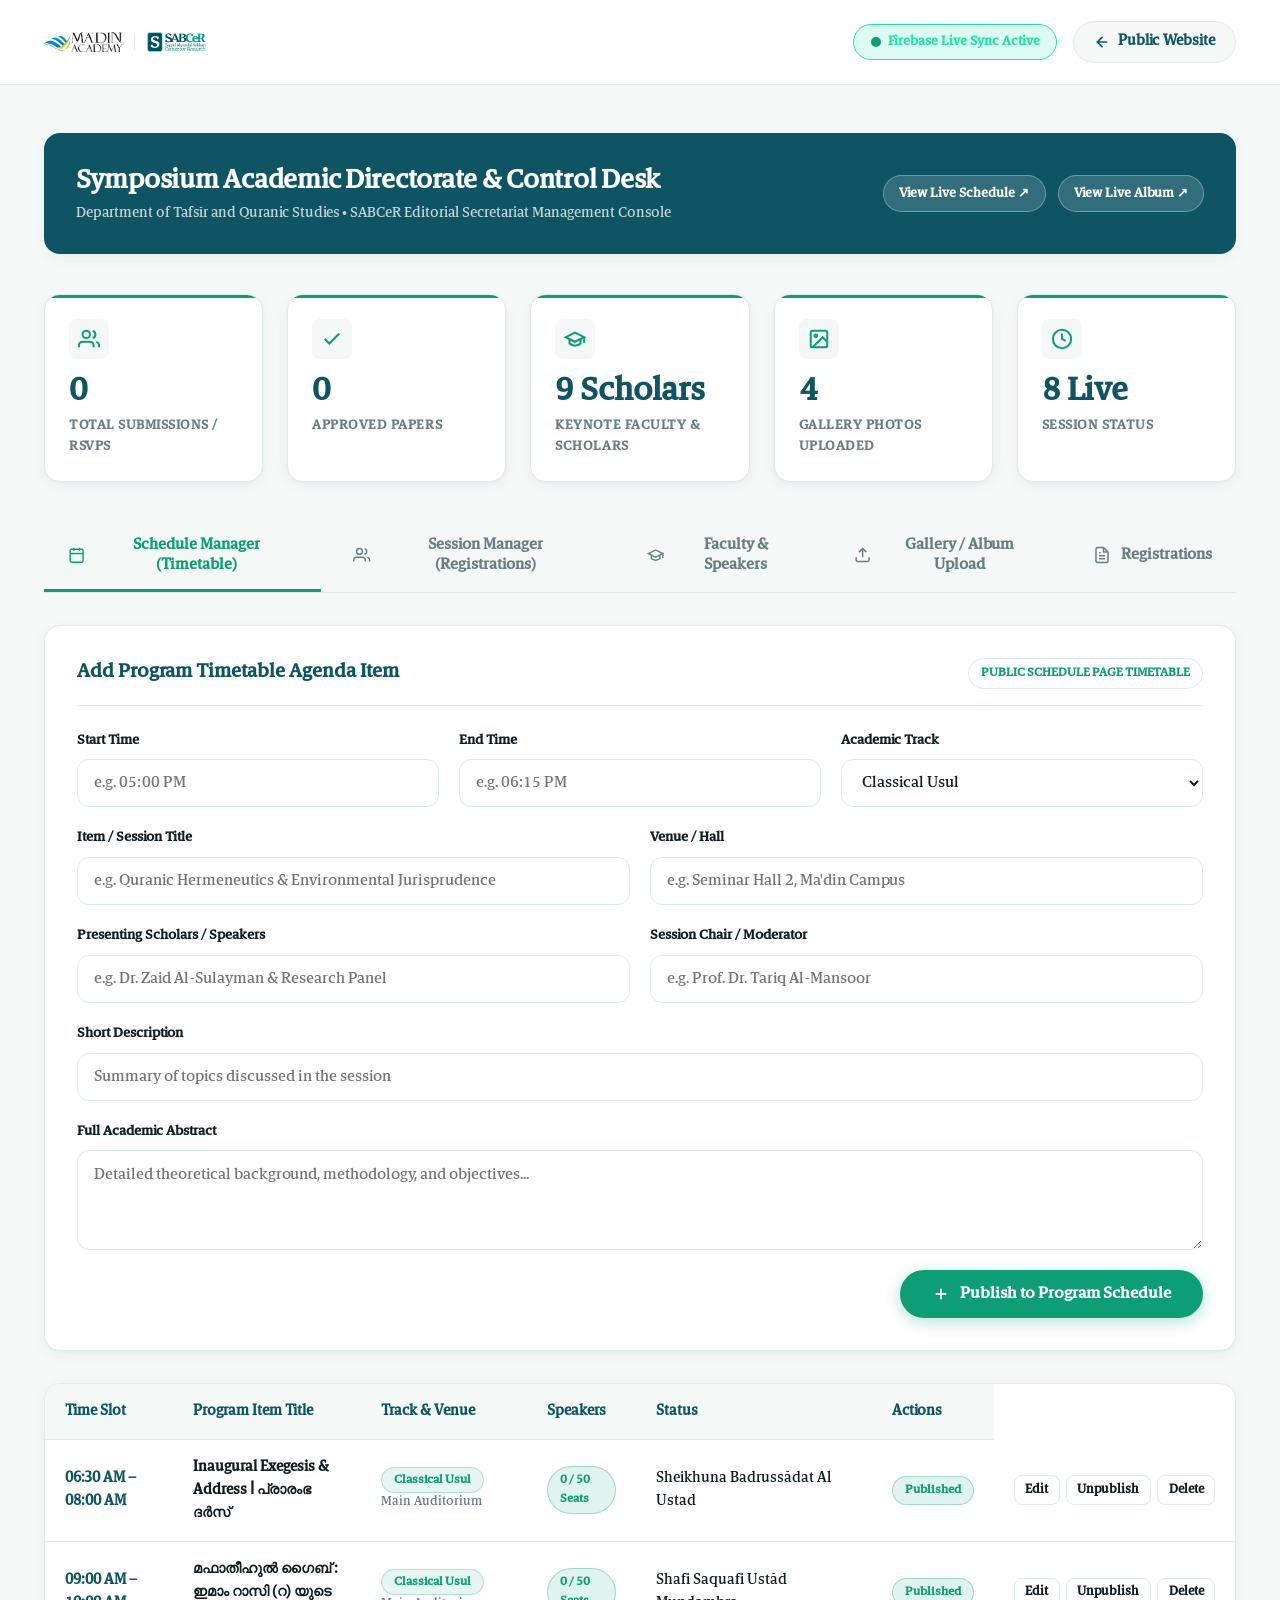
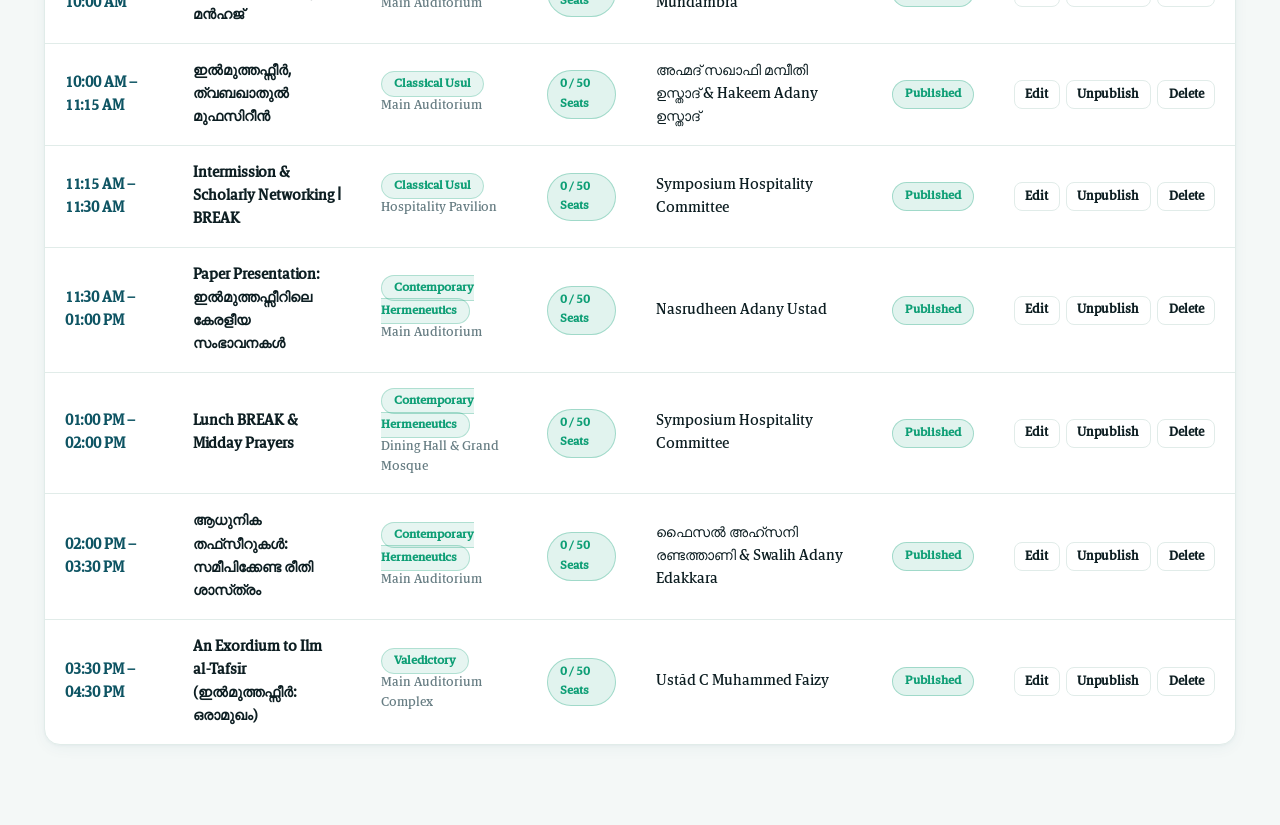
==== commit 6f69b26f: "fix(sync): resolve mobile scholar order sync with direct REST fetch and order sorting" ====
--- a/admin.html
+++ b/admin.html
@@ -10,7 +10,7 @@
   <link rel="icon" type="image/png" href="element.png">
   
   <!-- Design System CSS -->
-  <link rel="stylesheet" href="styles.css?v=15">
+  <link rel="stylesheet" href="styles.css?v=16">
   
   <style>
     /* Admin Specific Polished Accents */
@@ -988,8 +988,8 @@
   <script src="https://www.gstatic.com/firebasejs/10.12.2/firebase-database-compat.js"></script>
   <script src="https://www.gstatic.com/firebasejs/10.12.2/firebase-storage-compat.js"></script>
   <script src="https://www.gstatic.com/firebasejs/10.12.2/firebase-analytics-compat.js"></script>
-  <script src="firebase-config.js?v=15"></script>
-  <script src="data.js?v=15"></script>
-  <script src="admin.js?v=15"></script>
+  <script src="firebase-config.js?v=16"></script>
+  <script src="data.js?v=16"></script>
+  <script src="admin.js?v=16"></script>
 </body>
 </html>
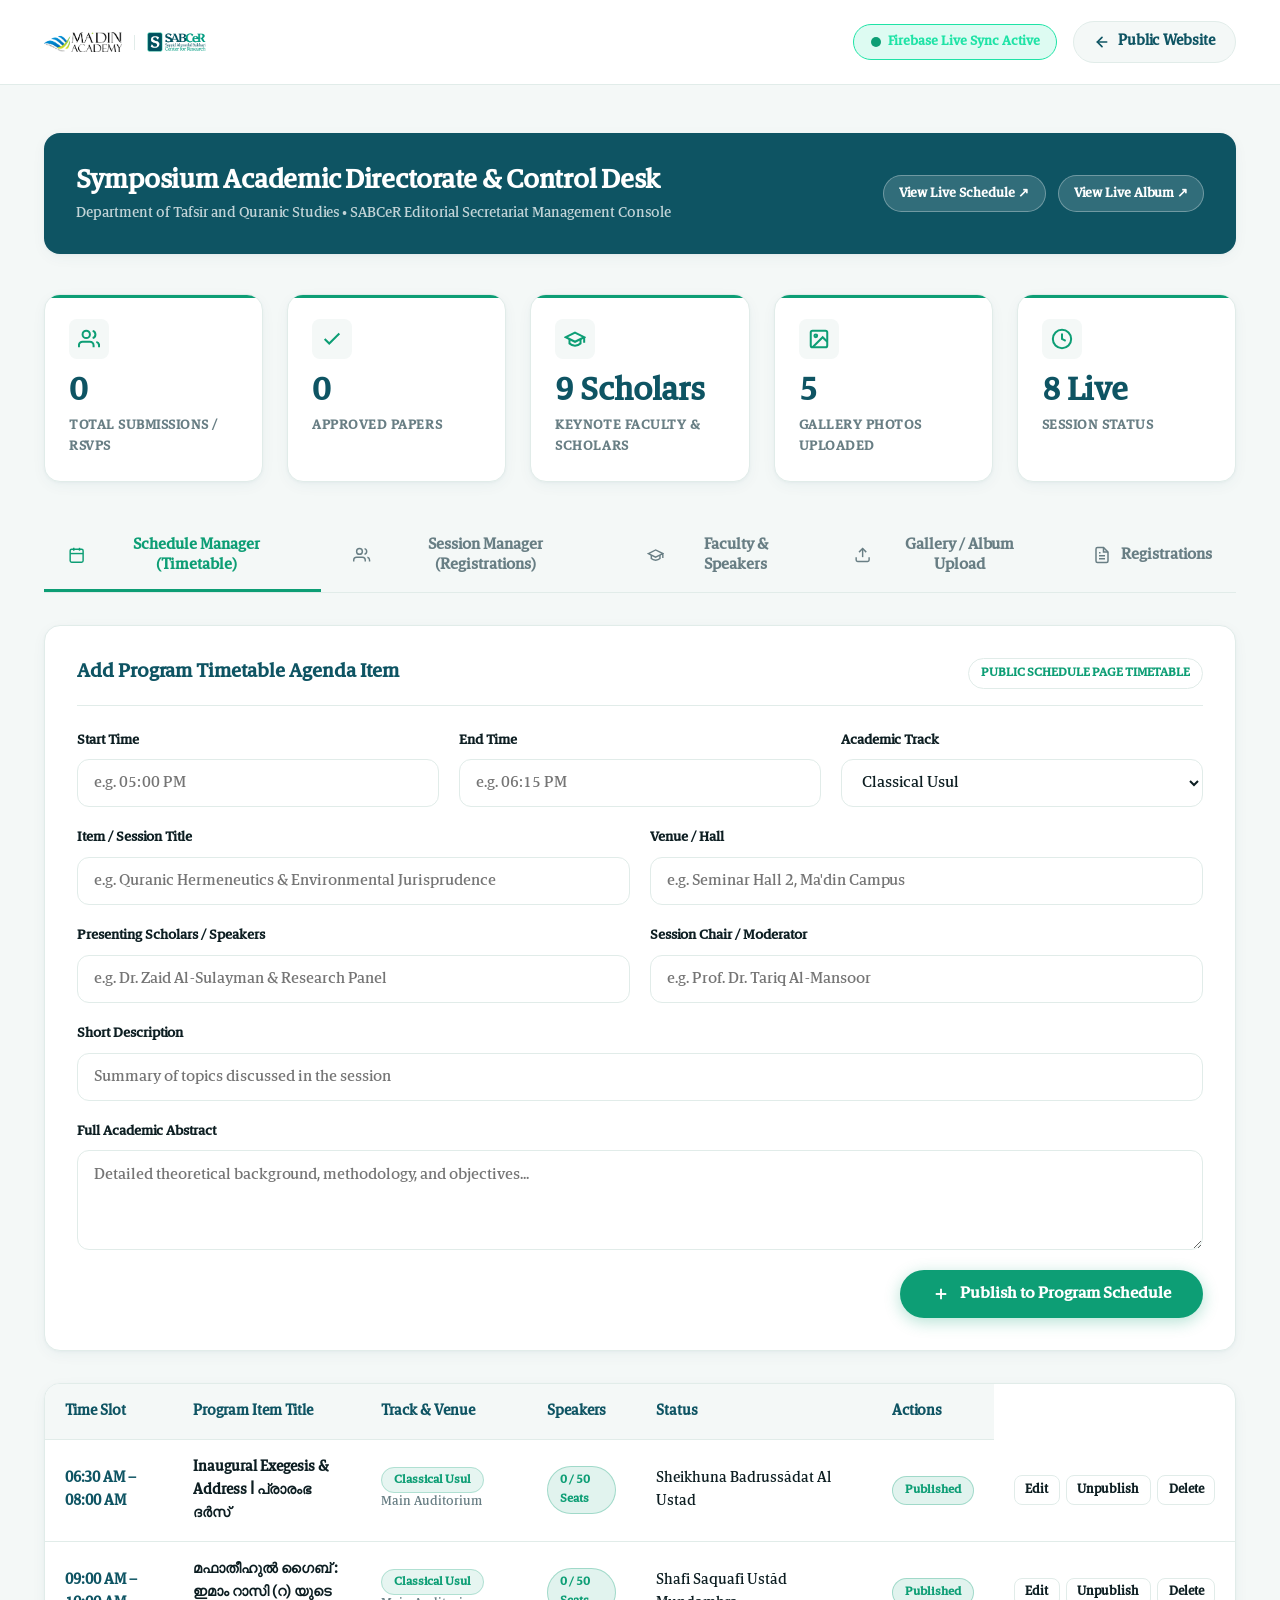
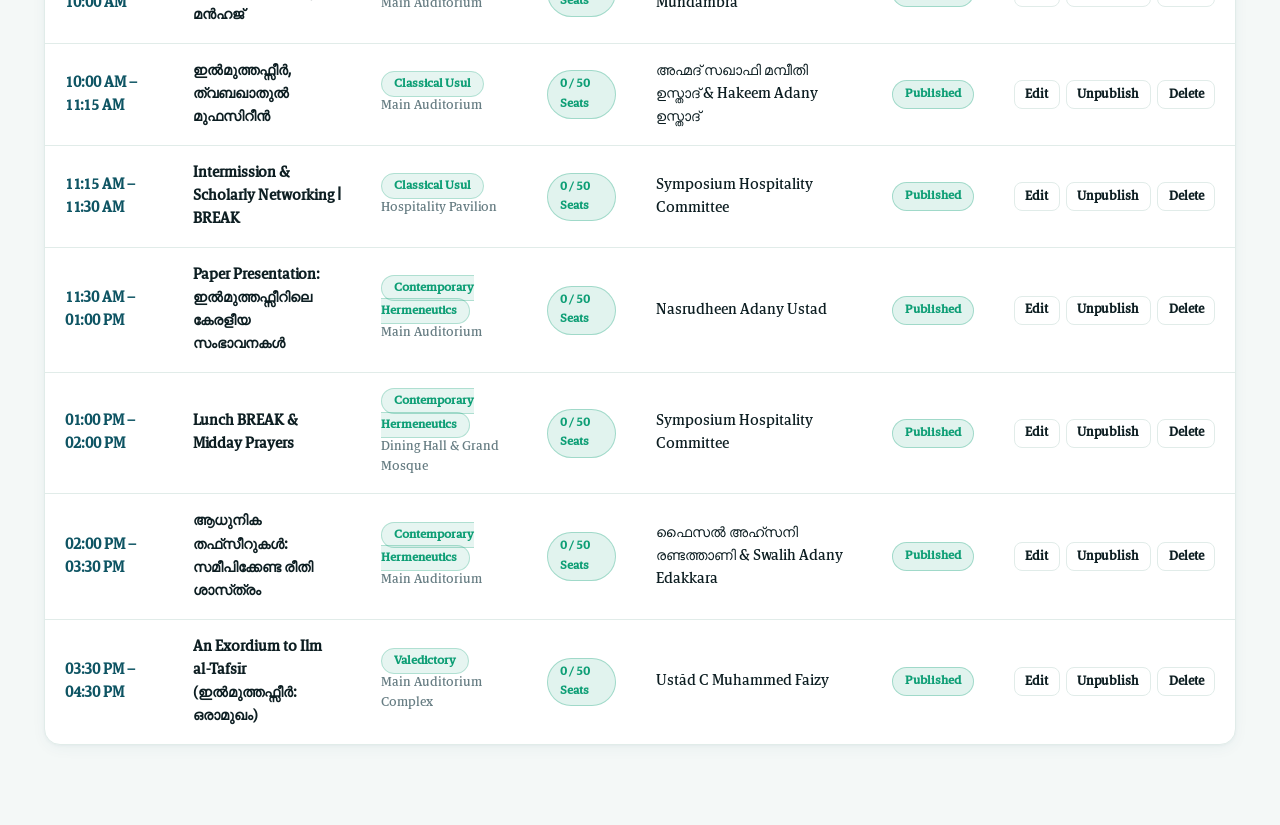
==== commit 34fa1a85: "feat: add video adding option in admin and video reel playback in public album" ====
--- a/admin.html
+++ b/admin.html
@@ -10,7 +10,7 @@
   <link rel="icon" type="image/png" href="element.png">
   
   <!-- Design System CSS -->
-  <link rel="stylesheet" href="styles.css?v=16">
+  <link rel="stylesheet" href="styles.css?v=17">
   
   <style>
     /* Admin Specific Polished Accents */
@@ -462,39 +462,101 @@
             <h4>Upload New Media Asset to Public Album</h4>
             <span class="theme-tag">Interactive Drag &amp; Drop Preview</span>
           </div>
+          <!-- Media Type Selector Switcher -->
+          <div class="media-type-selector">
+            <button type="button" class="media-type-btn active" id="gallery-type-btn-photo" onclick="setGalleryMediaType('photo')">
+              <svg width="16" height="16" viewBox="0 0 24 24" fill="none" stroke="currentColor" stroke-width="2"><rect x="3" y="3" width="18" height="18" rx="2" ry="2"></rect><circle cx="8.5" cy="8.5" r="1.5"></circle><polyline points="21 15 16 10 5 21"></polyline></svg>
+              Photograph / Image
+            </button>
+            <button type="button" class="media-type-btn" id="gallery-type-btn-video" onclick="setGalleryMediaType('video')">
+              <svg width="16" height="16" viewBox="0 0 24 24" fill="currentColor"><polygon points="5 3 19 12 5 21 5 3"></polygon></svg>
+              Video Reel / Clip 🎬
+            </button>
+          </div>
+
           <form onsubmit="handleAddGalleryItem(event)">
+            <input type="hidden" name="mediaType" id="gallery-media-type" value="photo">
             
-            <!-- Drag and drop zone -->
-            <div class="dropzone" id="gallery-dropzone">
-              <input type="file" id="gallery-file-input" accept="image/*" style="display: none;">
-              <div class="dropzone-icon">
-                <svg width="48" height="48" viewBox="0 0 24 24" fill="none" stroke="currentColor" stroke-width="1.8">
-                  <path d="M21 15v4a2 2 0 0 1-2 2H5a2 2 0 0 1-2-2v-4"></path>
-                  <polyline points="17 8 12 3 7 8"></polyline>
-                  <line x1="12" y1="3" x2="12" y2="15"></line>
-                </svg>
-              </div>
-              <h5>Drag &amp; drop event photograph here, or click to browse</h5>
-              <p>Supports High-Definition PNG, JPG, or WEBP up to 10MB</p>
-            </div>
-
-            <!-- Live Preview Box -->
-            <div id="gallery-preview-box" class="upload-preview-box" style="display: none;">
-              <img id="gallery-preview-img" src="" alt="Upload Preview" class="preview-thumb">
-              <div>
-                <strong style="color: var(--primary-emerald); font-size: 0.88rem;">Image Selected</strong>
-                <p style="font-size: 0.78rem; color: var(--neutral-mid);">Ready for publishing with your details below</p>
+            <!-- Photo Upload Area -->
+            <div id="gallery-photo-upload-group">
+              <div class="dropzone" id="gallery-dropzone">
+                <input type="file" id="gallery-file-input" accept="image/*" style="display: none;">
+                <div class="dropzone-icon">
+                  <svg width="48" height="48" viewBox="0 0 24 24" fill="none" stroke="currentColor" stroke-width="1.8">
+                    <path d="M21 15v4a2 2 0 0 1-2 2H5a2 2 0 0 1-2-2v-4"></path>
+                    <polyline points="17 8 12 3 7 8"></polyline>
+                    <line x1="12" y1="3" x2="12" y2="15"></line>
+                  </svg>
+                </div>
+                <h5>Drag &amp; drop event photograph here, or click to browse</h5>
+                <p>Supports High-Definition PNG, JPG, or WEBP up to 10MB</p>
+              </div>
+
+              <!-- Live Preview Box -->
+              <div id="gallery-preview-box" class="upload-preview-box" style="display: none;">
+                <img id="gallery-preview-img" src="" alt="Upload Preview" class="preview-thumb">
+                <div>
+                  <strong style="color: var(--primary-emerald); font-size: 0.88rem;">Image Selected</strong>
+                  <p style="font-size: 0.78rem; color: var(--neutral-mid);">Ready for publishing with your details below</p>
+                </div>
+              </div>
+
+              <div class="form-group" style="margin-top: 1.25rem;">
+                <label class="form-label">Direct Image URL (Alternative to file upload)</label>
+                <input type="text" name="imageUrl" id="gallery-image-url-input" class="form-control" placeholder="assets/images/... or https://...">
+              </div>
+            </div>
+
+            <!-- Video Upload Area -->
+            <div id="gallery-video-upload-group" style="display: none;">
+              <div class="dropzone" id="gallery-video-dropzone" onclick="document.getElementById('gallery-video-file-input').click()">
+                <input type="file" id="gallery-video-file-input" accept="video/mp4,video/webm,video/ogg,video/quicktime" style="display: none;">
+                <div class="dropzone-icon">
+                  <svg width="48" height="48" viewBox="0 0 24 24" fill="none" stroke="#0D9E75" stroke-width="1.8">
+                    <rect x="2" y="2" width="20" height="20" rx="2.18" ry="2.18"></rect>
+                    <line x1="7" y1="2" x2="7" y2="22"></line>
+                    <line x1="17" y1="2" x2="17" y2="22"></line>
+                    <line x1="2" y1="12" x2="22" y2="12"></line>
+                    <line x1="2" y1="7" x2="7" y2="7"></line>
+                    <line x1="2" y1="17" x2="7" y2="17"></line>
+                    <line x1="17" y1="17" x2="22" y2="17"></line>
+                    <line x1="17" y1="7" x2="22" y2="7"></line>
+                  </svg>
+                </div>
+                <h5 id="gallery-video-filename">Drag &amp; drop video reel (.MP4 / WebM) here, or click to browse</h5>
+                <p>Supports MP4, WebM up to 50MB (e.g. 9:16 reels, plenary recordings)</p>
+              </div>
+
+              <!-- Video Preview Box -->
+              <div id="gallery-video-preview-box" class="upload-preview-box" style="display: none; flex-direction: column; align-items: flex-start; gap: 0.75rem;">
+                <div style="display: flex; align-items: center; justify-content: space-between; width: 100%;">
+                  <strong style="color: var(--primary-emerald); font-size: 0.88rem;">Video Loaded</strong>
+                  <button type="button" class="btn-pill-subtle" onclick="clearSelectedVideo()" style="padding: 0.25rem 0.6rem; font-size: 0.75rem;">Clear Video</button>
+                </div>
+                <video id="gallery-video-preview-player" controls playsinline style="max-height: 220px; width: 100%; border-radius: var(--radius-md); background: #000;"></video>
+              </div>
+
+              <div class="form-grid-2" style="margin-top: 1.25rem;">
+                <div class="form-group">
+                  <label class="form-label">Video File Path or Direct URL / YouTube Link</label>
+                  <input type="text" name="videoUrl" id="gallery-video-url-input" class="form-control" placeholder="e.g. Tafsir_Symposium_Outro_9x16.mp4 or YouTube link">
+                </div>
+                <div class="form-group">
+                  <label class="form-label">Video Poster / Thumbnail Image URL</label>
+                  <input type="text" name="posterUrl" id="gallery-poster-url-input" class="form-control" placeholder="Optional thumbnail (defaults to SABCeR-06.png)">
+                </div>
               </div>
             </div>
 
             <div class="form-grid-2" style="margin-top: 1.5rem;">
               <div class="form-group">
-                <label class="form-label">Image Title / Caption</label>
-                <input type="text" name="title" class="form-control" placeholder="e.g. Bilateral Academic MoU Signing with International Delegates" required>
+                <label class="form-label">Media Title / Caption</label>
+                <input type="text" name="title" class="form-control" placeholder="e.g. Official Curtain Raiser Reel / Inaugural Ceremony" required>
               </div>
               <div class="form-group">
                 <label class="form-label">Album Category Tag</label>
-                <select name="category" class="form-control" required>
+                <select name="category" id="gallery-form-category" class="form-control" required>
+                  <option value="Videos">Videos 🎬</option>
                   <option value="Inauguration">Inauguration</option>
                   <option value="Paper Presentations">Paper Presentations</option>
                   <option value="Scholarly Panels">Scholarly Panels</option>
@@ -504,13 +566,8 @@
             </div>
 
             <div class="form-group">
-              <label class="form-label">Direct Image URL (Alternative to file upload)</label>
-              <input type="text" name="imageUrl" class="form-control" placeholder="assets/images/... or https://...">
-            </div>
-
-            <div class="form-group">
-              <label class="form-label">Caption Description</label>
-              <textarea name="description" class="form-control" placeholder="Contextual notes on scholars, paper titles, and proceedings..."></textarea>
+              <label class="form-label">Caption Description / Notes</label>
+              <textarea name="description" class="form-control" placeholder="Contextual notes on video content, scholars, and symposium highlights..."></textarea>
             </div>
 
             <div style="display: flex; justify-content: flex-end; margin-top: 1rem;">
@@ -531,6 +588,7 @@
             <div style="min-width: 180px;">
               <select id="admin-gallery-filter" class="form-control" onchange="renderAdminGalleryTable()">
                 <option value="All">All Categories</option>
+                <option value="Videos">Videos 🎬</option>
                 <option value="Inauguration">Inauguration</option>
                 <option value="Paper Presentations">Paper Presentations</option>
                 <option value="Scholarly Panels">Scholarly Panels</option>
@@ -934,12 +992,18 @@
             <div class="form-group">
               <label class="form-label">Album Category Tag</label>
               <select name="category" id="edit-gallery-category" class="form-control" required>
+                <option value="Videos">Videos 🎬</option>
                 <option value="Inauguration">Inauguration</option>
                 <option value="Paper Presentations">Paper Presentations</option>
                 <option value="Scholarly Panels">Scholarly Panels</option>
                 <option value="Posters & Exhibits">Posters &amp; Exhibits</option>
               </select>
             </div>
+          </div>
+
+          <div class="form-group">
+            <label class="form-label">Video URL / File (if video reel)</label>
+            <input type="text" name="videoUrl" id="edit-gallery-video-url" class="form-control" placeholder="e.g. Tafsir_Symposium_Outro_9x16.mp4 or YouTube link">
           </div>
 
           <div class="form-group">
@@ -975,6 +1039,7 @@
       </div>
       <div style="text-align: center; background: #000; border-radius: var(--radius-md); overflow: hidden; max-height: 65vh; display: flex; align-items: center; justify-content: center;">
         <img id="admin-preview-modal-img" src="" alt="Album Preview" style="max-width: 100%; max-height: 65vh; object-fit: contain;">
+        <video id="admin-preview-modal-video" controls playsinline style="display: none; max-width: 100%; max-height: 65vh; width: 100%;"></video>
       </div>
       <p id="admin-preview-modal-desc" style="font-size: 0.88rem; color: var(--neutral-dark-muted); margin-top: 1rem; line-height: 1.5; text-align: left;"></p>
     </div>
@@ -988,8 +1053,8 @@
   <script src="https://www.gstatic.com/firebasejs/10.12.2/firebase-database-compat.js"></script>
   <script src="https://www.gstatic.com/firebasejs/10.12.2/firebase-storage-compat.js"></script>
   <script src="https://www.gstatic.com/firebasejs/10.12.2/firebase-analytics-compat.js"></script>
-  <script src="firebase-config.js?v=16"></script>
-  <script src="data.js?v=16"></script>
-  <script src="admin.js?v=16"></script>
+  <script src="firebase-config.js?v=17"></script>
+  <script src="data.js?v=17"></script>
+  <script src="admin.js?v=17"></script>
 </body>
 </html>
--- a/styles.css
+++ b/styles.css
@@ -3397,3 +3397,126 @@
   }
 }
 
+/* ==========================================================================
+   ALBUM VIDEO INTEGRATION & MEDIA SWITCHER STYLES
+   ========================================================================== */
+
+/* Video Play Overlay for Album Grid Tiles */
+.album-video-play-overlay {
+  position: absolute;
+  inset: 0;
+  display: flex;
+  align-items: center;
+  justify-content: center;
+  pointer-events: none;
+  z-index: 2;
+}
+
+.video-play-circle {
+  width: 52px;
+  height: 52px;
+  border-radius: 50%;
+  background: rgba(13, 158, 117, 0.9);
+  backdrop-filter: blur(4px);
+  display: flex;
+  align-items: center;
+  justify-content: center;
+  color: #FFFFFF;
+  box-shadow: 0 8px 24px rgba(13, 158, 117, 0.45), 0 0 0 4px rgba(255, 255, 255, 0.25);
+  transition: transform 0.25s ease, background 0.25s ease, box-shadow 0.25s ease;
+}
+
+.video-play-circle svg {
+  margin-left: 3px;
+  filter: drop-shadow(0 2px 4px rgba(0,0,0,0.3));
+}
+
+.album-photo-item:hover .video-play-circle {
+  transform: scale(1.15);
+  background: #0D9E75;
+  box-shadow: 0 10px 28px rgba(13, 158, 117, 0.65), 0 0 0 6px rgba(30, 227, 166, 0.4);
+}
+
+.video-pill-badge {
+  position: absolute;
+  top: 12px;
+  right: 12px;
+  background: rgba(14, 84, 99, 0.85);
+  backdrop-filter: blur(8px);
+  color: #FFFFFF;
+  font-size: 0.72rem;
+  font-weight: 800;
+  padding: 0.25rem 0.6rem;
+  border-radius: var(--radius-full);
+  display: flex;
+  align-items: center;
+  gap: 0.35rem;
+  border: 1px solid rgba(255, 255, 255, 0.25);
+  box-shadow: 0 4px 12px rgba(0, 0, 0, 0.2);
+  z-index: 3;
+}
+
+/* Lightbox Video Element Styling */
+.lightbox-video-player {
+  max-width: 100%;
+  max-height: 70vh;
+  width: 100%;
+  background: #000000;
+  border-radius: var(--radius-md);
+  outline: none;
+  display: block;
+}
+
+.lightbox-video-iframe {
+  width: 100%;
+  height: 55vh;
+  border: 0;
+  border-radius: var(--radius-md);
+  background: #000000;
+}
+
+/* Admin Media Type Switcher */
+.media-type-selector {
+  display: flex;
+  gap: 0.5rem;
+  background: var(--surface-muted);
+  padding: 0.35rem;
+  border-radius: var(--radius-md);
+  border: 1px solid var(--subtle-divider);
+  margin-bottom: 1.25rem;
+}
+
+.media-type-btn {
+  flex: 1;
+  padding: 0.65rem 1rem;
+  font-size: 0.88rem;
+  font-weight: 700;
+  border-radius: var(--radius-sm);
+  border: none;
+  background: transparent;
+  color: var(--neutral-mid);
+  cursor: pointer;
+  display: flex;
+  align-items: center;
+  justify-content: center;
+  gap: 0.5rem;
+  transition: all 0.2s ease;
+}
+
+.media-type-btn.active {
+  background: #FFFFFF;
+  color: var(--surface-deep-petrol);
+  box-shadow: 0 2px 8px rgba(0, 0, 0, 0.08);
+  border: 1px solid rgba(13, 158, 117, 0.3);
+}
+
+.media-type-btn:hover:not(.active) {
+  color: var(--neutral-dark);
+}
+
+.album-cat-badge[data-cat="Videos"] {
+  background: rgba(14, 84, 99, 0.12);
+  color: var(--surface-deep-petrol);
+  border-color: rgba(14, 84, 99, 0.3);
+}
+
